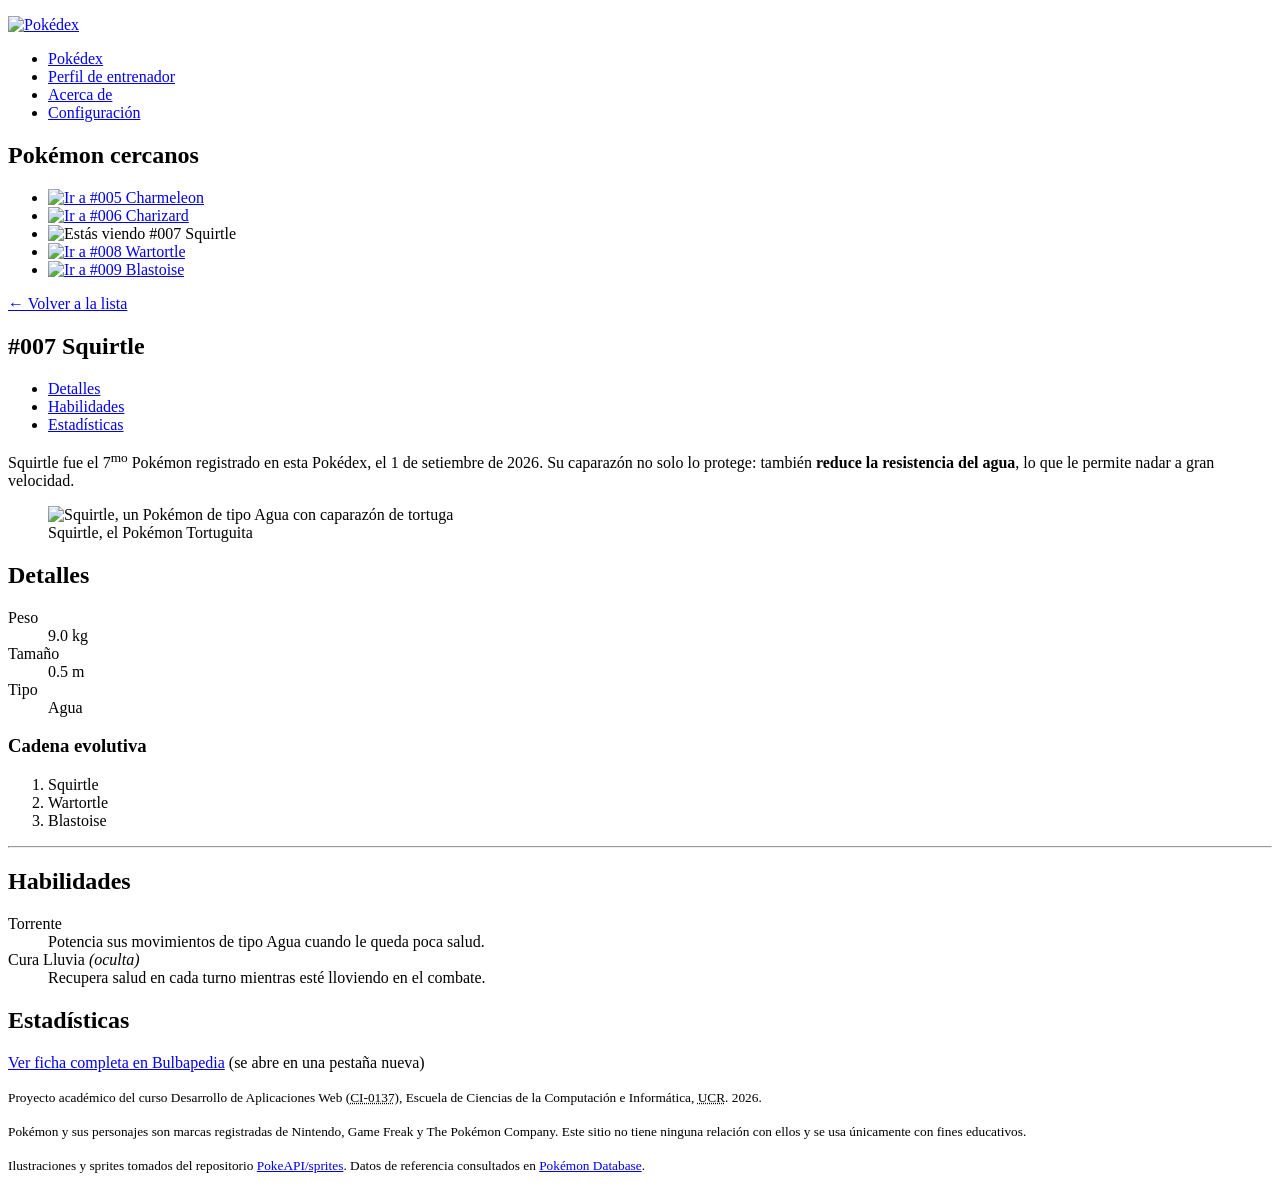
==== detalle-pokemon-squirtle.html @ 05eb09c8 "Merge remote-tracking branch 'upstream/main'" ====
<!DOCTYPE html>
<html lang="es">

  <head>
    <meta charset="UTF-8">
    <meta name="viewport" content="width=device-width, initial-scale=1">
    <title>Pokédex - Squirtle</title>

    <!-- Favicon en tres formatos: SVG y PNG se declaran aquí; el .ico vive en la raíz y el navegador lo pide solo, sin <link> -->
    <link rel="icon" type="image/svg+xml" href="assets/pokeball.svg">
    <link rel="icon" type="image/png" href="assets/pokeball.png">
  </head>

  <body>

    <header>
      <p>
        <a href="./">
          <img src="assets/logo-pokedex.svg" alt="Pokédex" width="180" height="48">
        </a>
      </p>

      <nav>
        <!-- Enlaces de navegación principal del sitio -->
        <ul>
          <li><a href="./" accesskey="p">Pokédex</a></li>
          <li><a href="perfil-entrenador.html">Perfil de entrenador</a></li>
          <li><a href="acerca-de.html">Acerca de</a></li>
          <li><a href="configuracion.html">Configuración</a></li>
        </ul>
      </nav>
    </header>

    <main>

      <!--
        Carrusel de Pokémon cercanos.
        En HTML es solamente una lista de enlaces: dos antes, el actual y dos después.
        El arco, los tamaños y el deslizamiento son CSS y JavaScript, más adelante.
      -->
      <nav id="carrusel">
        <h2>Pokémon cercanos</h2>

        <ul>
          <li>
            <a href="detalle-pokemon-charmeleon.html">
              <img src="assets/pokeball-inactiva.svg" alt="Ir a #005 Charmeleon" width="32" height="32">
            </a>
          </li>

          <li>
            <a href="detalle-pokemon-charizard.html">
              <img src="assets/pokeball-inactiva.svg" alt="Ir a #006 Charizard" width="32" height="32">
            </a>
          </li>

          <li>
            <img src="assets/pokeball.svg" alt="Estás viendo #007 Squirtle" width="40" height="40">
          </li>

          <li>
            <a href="detalle-pokemon-wartortle.html">
              <img src="assets/pokeball-inactiva.svg" alt="Ir a #008 Wartortle" width="32" height="32">
            </a>
          </li>

          <li>
            <a href="detalle-pokemon-blastoise.html">
              <img src="assets/pokeball-inactiva.svg" alt="Ir a #009 Blastoise" width="32" height="32">
            </a>
          </li>
        </ul>
      </nav>

      <p><a href="./">&larr; Volver a la lista</a></p>

      <article id="ficha-pokemon">
        <h1><span>#007</span> Squirtle</h1>

        <nav id="indice-ficha">
          <!-- Índice interno: enlaces ancla que saltan a las secciones de esta misma página -->
          <ul>
            <li><a href="#detalles">Detalles</a></li>
            <li><a href="#habilidades">Habilidades</a></li>
            <li><a href="#estadisticas">Estadísticas</a></li>
          </ul>
        </nav>

        <!-- Texto con elementos especiales: <sup> para el ordinal y <time> con la fecha en formato máquina (datetime) -->
        <p>Squirtle fue el 7<sup>mo</sup> Pokémon registrado en esta Pokédex, el
          <time datetime="2026-09-01">1 de setiembre de 2026</time>. Su caparazón no
          solo lo protege: también <strong>reduce la resistencia del agua</strong>,
          lo que le permite nadar a gran velocidad.
        </p>

        <!-- Figura: imagen con su leyenda asociada mediante <figcaption> -->
        <figure>
          <img src="assets/squirtle-grande.png" alt="Squirtle, un Pokémon de tipo Agua con caparazón de tortuga"
            width="300" height="300">
          <figcaption>Squirtle, el Pokémon Tortuguita</figcaption>
        </figure>

        <section id="detalles">
          <h2>Detalles</h2>

          <!-- Lista de descripción: pares término/definición -->
          <dl>
            <dt>Peso</dt>
            <dd>9.0 kg</dd>

            <dt>Tamaño</dt>
            <dd>0.5 m</dd>

            <dt>Tipo</dt>
            <dd>Agua</dd>
          </dl>

          <h3>Cadena evolutiva</h3>
          <!-- Lista ordenada: a diferencia de un <dl>, aquí la secuencia importa -->
          <ol>
            <li>Squirtle</li>
            <li>Wartortle</li>
            <li>Blastoise</li>
          </ol>
        </section>

        <hr>

        <section id="habilidades">
          <h2>Habilidades</h2>

          <!-- Lista de descripción; <em> remarca que la segunda habilidad es oculta -->
          <dl>
            <dt>Torrente</dt>
            <dd>Potencia sus movimientos de tipo Agua cuando le queda poca salud.</dd>

            <dt>Cura Lluvia <em>(oculta)</em></dt>
            <dd>Recupera salud en cada turno mientras esté lloviendo en el combate.</dd>
          </dl>
        </section>

        <section id="estadisticas">
          <h2>Estadísticas</h2>
          <!-- Aqui van las estadísticas -->
        </section>

        <!-- Enlace externo: target="_blank" abre en pestaña nueva y rel="noopener" evita que esa pestaña controle esta página -->
        <p><a href="https://bulbapedia.bulbagarden.net/wiki/Squirtle_(Pok%C3%A9mon)" target="_blank" rel="noopener">Ver
            ficha completa en Bulbapedia</a>
          (se abre en una pestaña nueva)</p>
      </article>
    </main>

    <footer>
      <!-- Elementos de texto con semántica especial: <abbr> marca una sigla junto a su expansión (title) y <time> da una fecha en formato legible por máquina (datetime) -->
      <p><small>Proyecto académico del curso Desarrollo de Aplicaciones Web
          (<abbr title="Curso de Informática 0137">CI-0137</abbr>),
          Escuela de Ciencias de la Computación e Informática,
          <abbr title="Universidad de Costa Rica">UCR</abbr>.
          <time datetime="2026">2026</time>.</small></p>

      <p><small>Pokémon y sus personajes son marcas registradas de Nintendo,
          Game Freak y The Pokémon Company. Este sitio no tiene ninguna relación con
          ellos y se usa únicamente con fines educativos.</small></p>

      <!-- Enlaces externos: target="_blank" abre en pestaña nueva y rel="noopener" evita que esa pestaña controle esta página -->
      <p><small>Ilustraciones y sprites tomados del repositorio
          <a href="https://github.com/PokeAPI/sprites" target="_blank" rel="noopener">PokeAPI/sprites</a>.
          Datos de referencia consultados en
          <a href="https://pokemondb.net/" target="_blank" rel="noopener">Pokémon Database</a>.</small></p>
    </footer>

  </body>

</html>
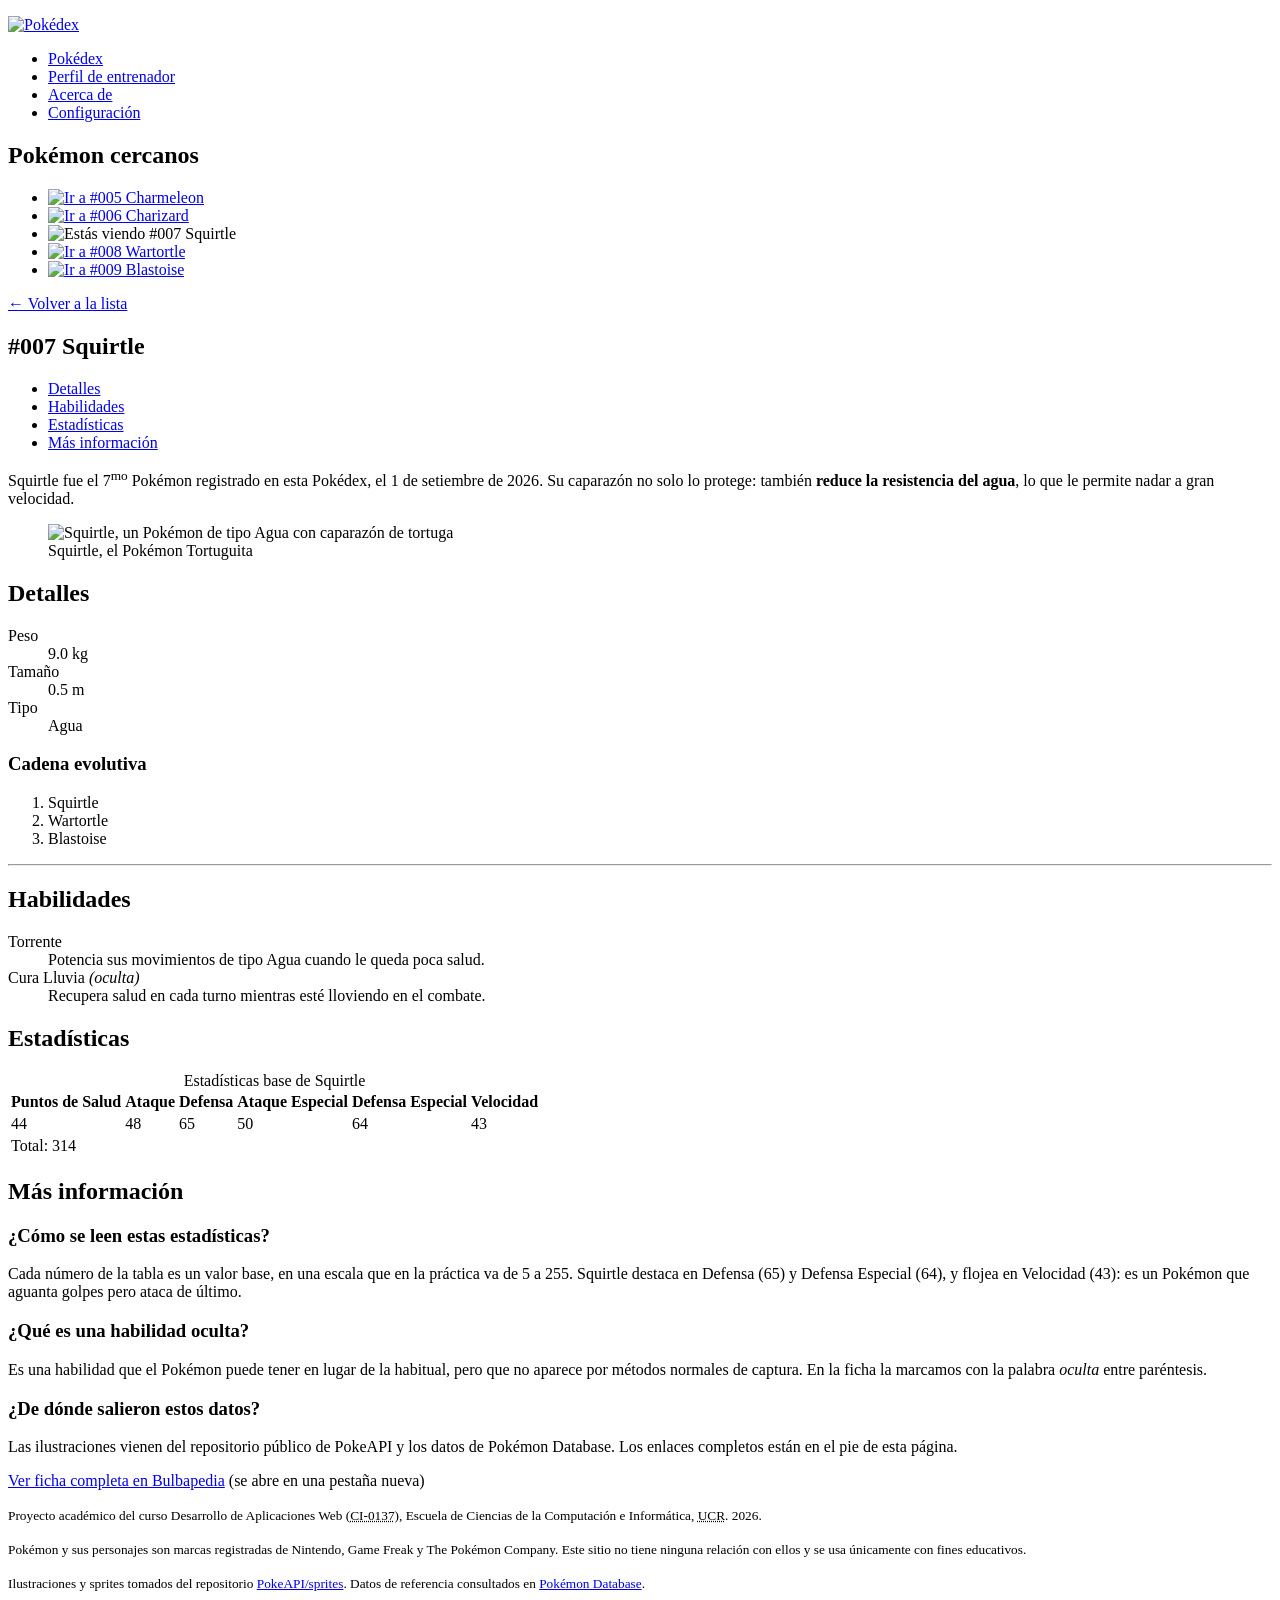
==== commit 7d27a182: "Merge remote-tracking branch 'upstream/main'" ====
--- a/detalle-pokemon-squirtle.html
+++ b/detalle-pokemon-squirtle.html
@@ -1,175 +1,217 @@
 <!DOCTYPE html>
 <html lang="es">
 
-  <head>
-    <meta charset="UTF-8">
-    <meta name="viewport" content="width=device-width, initial-scale=1">
-    <title>Pokédex - Squirtle</title>
-
-    <!-- Favicon en tres formatos: SVG y PNG se declaran aquí; el .ico vive en la raíz y el navegador lo pide solo, sin <link> -->
-    <link rel="icon" type="image/svg+xml" href="assets/pokeball.svg">
-    <link rel="icon" type="image/png" href="assets/pokeball.png">
-  </head>
-
-  <body>
-
-    <header>
-      <p>
-        <a href="./">
-          <img src="assets/logo-pokedex.svg" alt="Pokédex" width="180" height="48">
-        </a>
-      </p>
-
-      <nav>
-        <!-- Enlaces de navegación principal del sitio -->
+<head>
+  <meta charset="UTF-8">
+  <meta name="viewport" content="width=device-width, initial-scale=1">
+  <title>Pokédex - Squirtle</title>
+
+  <link rel="icon" type="image/svg+xml" href="assets/pokeball.svg">
+  <link rel="icon" type="image/png" href="assets/pokeball.png">
+  <!-- favicon.ico vive en la raiz: el navegador lo pide solo, sin <link> -->
+</head>
+
+<body>
+
+  <header>
+    <p>
+      <a class="logo" href="./">
+        <img src="assets/logo-pokedex.svg" alt="Pokédex" width="156" height="40">
+      </a>
+    </p>
+
+    <nav>
+      <ul>
+        <li><a href="./" accesskey="p">Pokédex</a></li>
+        <li><a href="perfil-entrenador.html">Perfil de entrenador</a></li>
+        <li><a href="acerca-de.html">Acerca de</a></li>
+        <li><a href="configuracion.html">Configuración</a></li>
+      </ul>
+    </nav>
+  </header>
+
+  <main>
+
+    <!--
+      Carrusel de Pokémon cercanos.
+      En HTML es solamente una lista de enlaces: dos antes, el actual y dos después.
+      El arco, los tamaños y el deslizamiento son CSS y JavaScript, más adelante.
+    -->
+    <nav id="carrusel">
+      <h2>Pokémon cercanos</h2>
+
+      <ul class="carrusel">
+        <li class="carrusel__item">
+          <a href="detalle-pokemon-charmeleon.html">
+            <img src="assets/pokeball-inactiva.svg" alt="Ir a #005 Charmeleon" width="32" height="32">
+          </a>
+        </li>
+
+        <li class="carrusel__item">
+          <a href="detalle-pokemon-charizard.html">
+            <img src="assets/pokeball-inactiva.svg" alt="Ir a #006 Charizard" width="32" height="32">
+          </a>
+        </li>
+
+        <li class="carrusel__item carrusel__item--activo">
+          <img src="assets/pokeball.svg" alt="Estás viendo #007 Squirtle" width="40" height="40">
+        </li>
+
+        <li class="carrusel__item">
+          <a href="detalle-pokemon-wartortle.html">
+            <img src="assets/pokeball-inactiva.svg" alt="Ir a #008 Wartortle" width="32" height="32">
+          </a>
+        </li>
+
+        <li class="carrusel__item">
+          <a href="detalle-pokemon-blastoise.html">
+            <img src="assets/pokeball-inactiva.svg" alt="Ir a #009 Blastoise" width="32" height="32">
+          </a>
+        </li>
+      </ul>
+    </nav>
+
+    <p><a href="./">&larr; Volver a la lista</a></p>
+
+    <article id="ficha-pokemon">
+      <h1><span>#007</span> Squirtle</h1>
+
+      <nav id="indice-ficha">
         <ul>
-          <li><a href="./" accesskey="p">Pokédex</a></li>
-          <li><a href="perfil-entrenador.html">Perfil de entrenador</a></li>
-          <li><a href="acerca-de.html">Acerca de</a></li>
-          <li><a href="configuracion.html">Configuración</a></li>
+          <li><a href="#detalles">Detalles</a></li>
+          <li><a href="#habilidades">Habilidades</a></li>
+          <li><a href="#estadisticas">Estadísticas</a></li>
+          <li><a href="#mas-informacion">Más información</a></li>
         </ul>
       </nav>
-    </header>
-
-    <main>
-
-      <!--
-        Carrusel de Pokémon cercanos.
-        En HTML es solamente una lista de enlaces: dos antes, el actual y dos después.
-        El arco, los tamaños y el deslizamiento son CSS y JavaScript, más adelante.
-      -->
-      <nav id="carrusel">
-        <h2>Pokémon cercanos</h2>
-
-        <ul>
-          <li>
-            <a href="detalle-pokemon-charmeleon.html">
-              <img src="assets/pokeball-inactiva.svg" alt="Ir a #005 Charmeleon" width="32" height="32">
-            </a>
-          </li>
-
-          <li>
-            <a href="detalle-pokemon-charizard.html">
-              <img src="assets/pokeball-inactiva.svg" alt="Ir a #006 Charizard" width="32" height="32">
-            </a>
-          </li>
-
-          <li>
-            <img src="assets/pokeball.svg" alt="Estás viendo #007 Squirtle" width="40" height="40">
-          </li>
-
-          <li>
-            <a href="detalle-pokemon-wartortle.html">
-              <img src="assets/pokeball-inactiva.svg" alt="Ir a #008 Wartortle" width="32" height="32">
-            </a>
-          </li>
-
-          <li>
-            <a href="detalle-pokemon-blastoise.html">
-              <img src="assets/pokeball-inactiva.svg" alt="Ir a #009 Blastoise" width="32" height="32">
-            </a>
-          </li>
-        </ul>
-      </nav>
-
-      <p><a href="./">&larr; Volver a la lista</a></p>
-
-      <article id="ficha-pokemon">
-        <h1><span>#007</span> Squirtle</h1>
-
-        <nav id="indice-ficha">
-          <!-- Índice interno: enlaces ancla que saltan a las secciones de esta misma página -->
-          <ul>
-            <li><a href="#detalles">Detalles</a></li>
-            <li><a href="#habilidades">Habilidades</a></li>
-            <li><a href="#estadisticas">Estadísticas</a></li>
-          </ul>
-        </nav>
-
-        <!-- Texto con elementos especiales: <sup> para el ordinal y <time> con la fecha en formato máquina (datetime) -->
-        <p>Squirtle fue el 7<sup>mo</sup> Pokémon registrado en esta Pokédex, el
-          <time datetime="2026-09-01">1 de setiembre de 2026</time>. Su caparazón no
-          solo lo protege: también <strong>reduce la resistencia del agua</strong>,
-          lo que le permite nadar a gran velocidad.
-        </p>
-
-        <!-- Figura: imagen con su leyenda asociada mediante <figcaption> -->
-        <figure>
-          <img src="assets/squirtle-grande.png" alt="Squirtle, un Pokémon de tipo Agua con caparazón de tortuga"
-            width="300" height="300">
-          <figcaption>Squirtle, el Pokémon Tortuguita</figcaption>
-        </figure>
-
-        <section id="detalles">
-          <h2>Detalles</h2>
-
-          <!-- Lista de descripción: pares término/definición -->
-          <dl>
-            <dt>Peso</dt>
-            <dd>9.0 kg</dd>
-
-            <dt>Tamaño</dt>
-            <dd>0.5 m</dd>
-
-            <dt>Tipo</dt>
-            <dd>Agua</dd>
-          </dl>
-
-          <h3>Cadena evolutiva</h3>
-          <!-- Lista ordenada: a diferencia de un <dl>, aquí la secuencia importa -->
-          <ol>
-            <li>Squirtle</li>
-            <li>Wartortle</li>
-            <li>Blastoise</li>
-          </ol>
-        </section>
-
-        <hr>
-
-        <section id="habilidades">
-          <h2>Habilidades</h2>
-
-          <!-- Lista de descripción; <em> remarca que la segunda habilidad es oculta -->
-          <dl>
-            <dt>Torrente</dt>
-            <dd>Potencia sus movimientos de tipo Agua cuando le queda poca salud.</dd>
-
-            <dt>Cura Lluvia <em>(oculta)</em></dt>
-            <dd>Recupera salud en cada turno mientras esté lloviendo en el combate.</dd>
-          </dl>
-        </section>
-
-        <section id="estadisticas">
-          <h2>Estadísticas</h2>
-          <!-- Aqui van las estadísticas -->
-        </section>
-
-        <!-- Enlace externo: target="_blank" abre en pestaña nueva y rel="noopener" evita que esa pestaña controle esta página -->
-        <p><a href="https://bulbapedia.bulbagarden.net/wiki/Squirtle_(Pok%C3%A9mon)" target="_blank" rel="noopener">Ver
-            ficha completa en Bulbapedia</a>
-          (se abre en una pestaña nueva)</p>
-      </article>
-    </main>
-
-    <footer>
-      <!-- Elementos de texto con semántica especial: <abbr> marca una sigla junto a su expansión (title) y <time> da una fecha en formato legible por máquina (datetime) -->
-      <p><small>Proyecto académico del curso Desarrollo de Aplicaciones Web
-          (<abbr title="Curso de Informática 0137">CI-0137</abbr>),
-          Escuela de Ciencias de la Computación e Informática,
-          <abbr title="Universidad de Costa Rica">UCR</abbr>.
-          <time datetime="2026">2026</time>.</small></p>
-
-      <p><small>Pokémon y sus personajes son marcas registradas de Nintendo,
-          Game Freak y The Pokémon Company. Este sitio no tiene ninguna relación con
-          ellos y se usa únicamente con fines educativos.</small></p>
-
-      <!-- Enlaces externos: target="_blank" abre en pestaña nueva y rel="noopener" evita que esa pestaña controle esta página -->
-      <p><small>Ilustraciones y sprites tomados del repositorio
-          <a href="https://github.com/PokeAPI/sprites" target="_blank" rel="noopener">PokeAPI/sprites</a>.
-          Datos de referencia consultados en
-          <a href="https://pokemondb.net/" target="_blank" rel="noopener">Pokémon Database</a>.</small></p>
-    </footer>
-
-  </body>
+
+      <p>Squirtle fue el 7<sup>mo</sup> Pokémon registrado en esta Pokédex, el
+        <time datetime="2026-09-01">1 de setiembre de 2026</time>. Su caparazón no
+        solo lo protege: también <strong>reduce la resistencia del agua</strong>,
+        lo que le permite nadar a gran velocidad.
+      </p>
+
+      <figure>
+        <img src="assets/squirtle-grande.png" alt="Squirtle, un Pokémon de tipo Agua con caparazón de tortuga"
+          width="300" height="300">
+        <figcaption>Squirtle, el Pokémon Tortuguita</figcaption>
+      </figure>
+
+      <section id="detalles">
+        <h2>Detalles</h2>
+
+        <dl>
+          <dt>Peso</dt>
+          <dd>9.0 kg</dd>
+
+          <dt>Tamaño</dt>
+          <dd>0.5 m</dd>
+
+          <dt>Tipo</dt>
+          <dd>Agua</dd>
+        </dl>
+
+        <h3>Cadena evolutiva</h3>
+        <ol>
+          <li>Squirtle</li>
+          <li>Wartortle</li>
+          <li>Blastoise</li>
+        </ol>
+      </section>
+
+      <hr>
+
+      <section id="habilidades">
+        <h2>Habilidades</h2>
+
+        <dl>
+          <dt>Torrente</dt>
+          <dd>Potencia sus movimientos de tipo Agua cuando le queda poca salud.</dd>
+
+          <dt>Cura Lluvia <em>(oculta)</em></dt>
+          <dd>Recupera salud en cada turno mientras esté lloviendo en el combate.</dd>
+        </dl>
+      </section>
+
+      <section id="estadisticas">
+        <h2>Estadísticas</h2>
+
+        <table class="stats-table">
+          <caption>Estadísticas base de Squirtle</caption>
+
+          <thead>
+            <tr>
+              <th abbr="PS">Puntos de Salud</th>
+              <th abbr="ATQ">Ataque</th>
+              <th abbr="DEF">Defensa</th>
+              <th abbr="AT. ESP.">Ataque Especial</th>
+              <th abbr="DEF. ESP.">Defensa Especial</th>
+              <th abbr="VEL">Velocidad</th>
+            </tr>
+          </thead>
+
+          <tbody>
+            <tr>
+              <td>44</td>
+              <td>48</td>
+              <td>65</td>
+              <td>50</td>
+              <td>64</td>
+              <td>43</td>
+            </tr>
+          </tbody>
+
+          <tfoot>
+            <tr class="stats-table__total">
+              <td colspan="6">Total: 314</td>
+            </tr>
+          </tfoot>
+        </table>
+      </section>
+
+      <section id="mas-informacion">
+        <h2>Más información</h2>
+
+        <h3>¿Cómo se leen estas estadísticas?</h3>
+        <p>Cada número de la tabla es un valor base, en una escala que en la
+          práctica va de 5 a 255. Squirtle destaca en Defensa (65) y Defensa
+          Especial (64), y flojea en Velocidad (43): es un Pokémon que aguanta
+          golpes pero ataca de último.</p>
+
+        <h3>¿Qué es una habilidad oculta?</h3>
+        <p>Es una habilidad que el Pokémon puede tener en lugar de la habitual,
+          pero que no aparece por métodos normales de captura. En la ficha la
+          marcamos con la palabra <em>oculta</em> entre paréntesis.</p>
+
+        <h3>¿De dónde salieron estos datos?</h3>
+        <p>Las ilustraciones vienen del repositorio público de PokeAPI y los
+          datos de Pokémon Database. Los enlaces completos están en el pie de
+          esta página.</p>
+      </section>
+
+      <p><a href="https://bulbapedia.bulbagarden.net/wiki/Squirtle_(Pok%C3%A9mon)" target="_blank" rel="noopener">Ver
+          ficha completa en Bulbapedia</a>
+        (se abre en una pestaña nueva)</p>
+    </article>
+  </main>
+
+  <footer>
+    <p><small>Proyecto académico del curso Desarrollo de Aplicaciones Web
+        (<abbr title="Curso de Informática 0137">CI-0137</abbr>),
+        Escuela de Ciencias de la Computación e Informática,
+        <abbr title="Universidad de Costa Rica">UCR</abbr>.
+        <time datetime="2026">2026</time>.</small></p>
+
+    <p><small>Pokémon y sus personajes son marcas registradas de Nintendo,
+        Game Freak y The Pokémon Company. Este sitio no tiene ninguna relación con
+        ellos y se usa únicamente con fines educativos.</small></p>
+
+    <p><small>Ilustraciones y sprites tomados del repositorio
+        <a href="https://github.com/PokeAPI/sprites" target="_blank" rel="noopener">PokeAPI/sprites</a>.
+        Datos de referencia consultados en
+        <a href="https://pokemondb.net/" target="_blank" rel="noopener">Pokémon Database</a>.</small></p>
+  </footer>
+
+</body>
 
 </html>
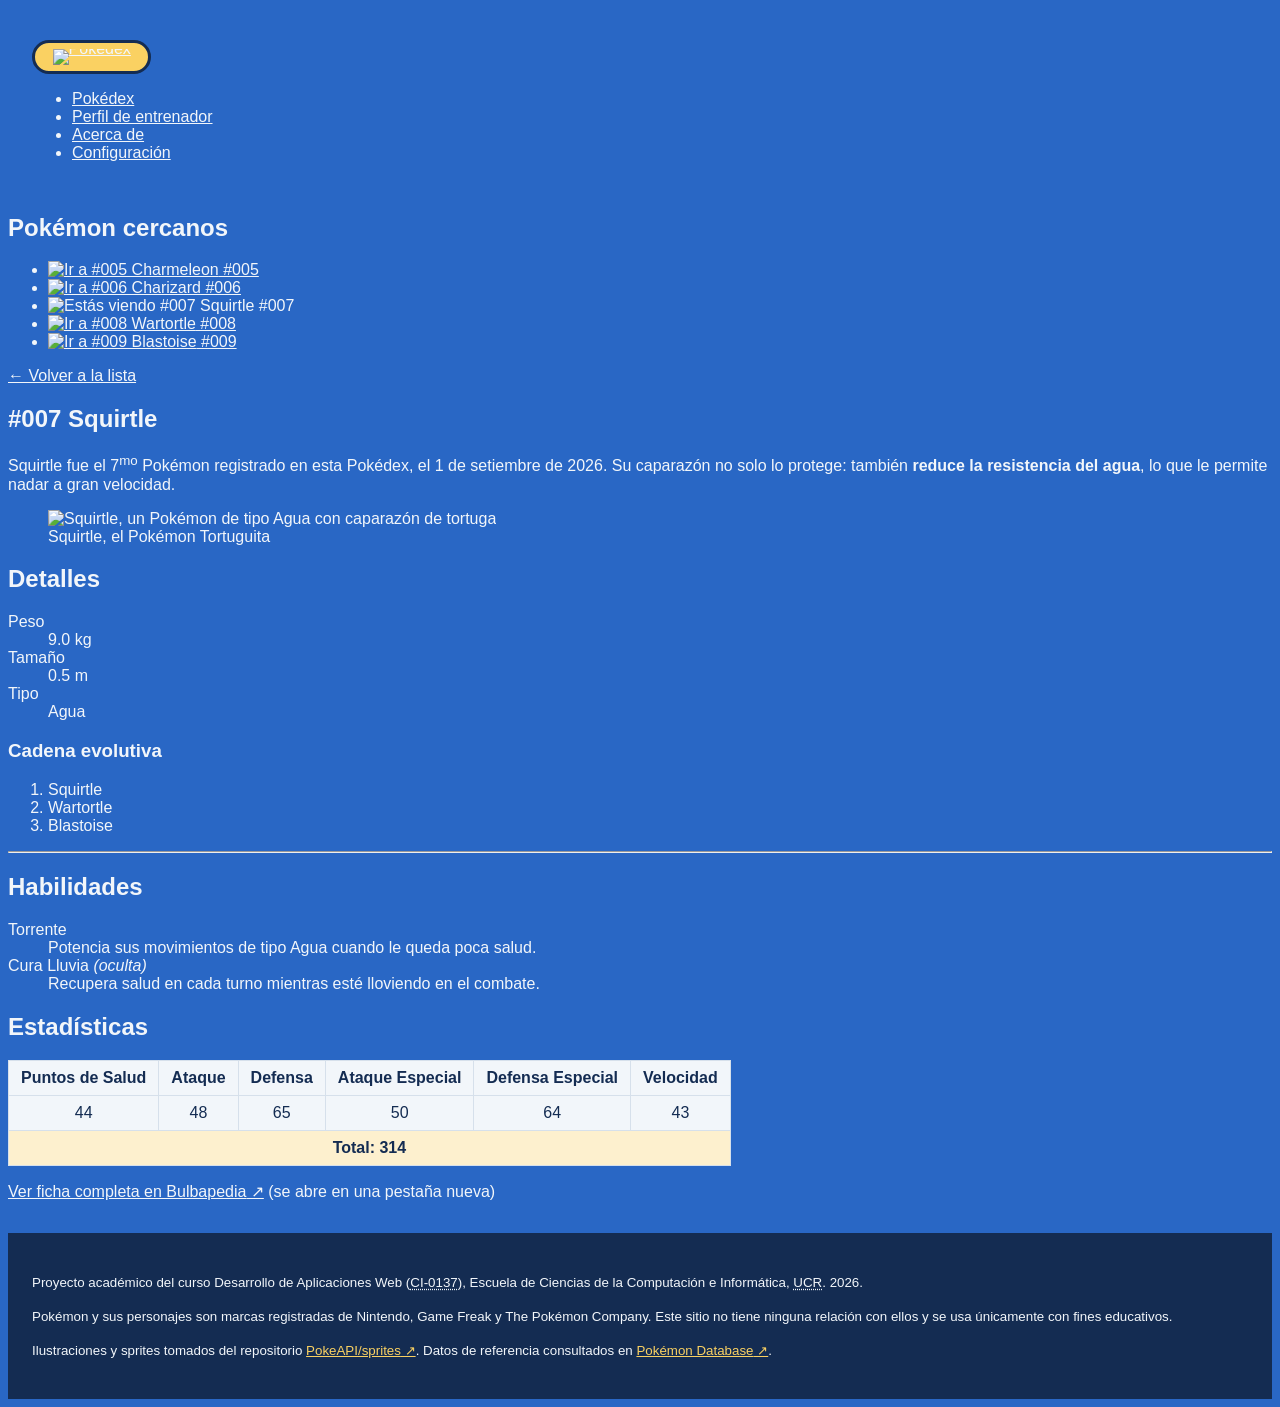
==== commit b56256eb: "Merge remote-tracking branch 'upstream/main'" ====
--- a/detalle-pokemon-squirtle.html
+++ b/detalle-pokemon-squirtle.html
@@ -9,6 +9,11 @@
   <link rel="icon" type="image/svg+xml" href="assets/pokeball.svg">
   <link rel="icon" type="image/png" href="assets/pokeball.png">
   <!-- favicon.ico vive en la raiz: el navegador lo pide solo, sin <link> -->
+
+  <!-- Hoja de estilos del sitio. Mismo elemento <link> que el favicon;
+       lo que cambia es rel, que dice qué relación tiene el archivo con el documento. -->
+  <link rel="stylesheet" href="styles.css">
+  <link rel="stylesheet" href="tokens.css">
 </head>
 
 <body>
@@ -44,28 +49,33 @@
         <li class="carrusel__item">
           <a href="detalle-pokemon-charmeleon.html">
             <img src="assets/pokeball-inactiva.svg" alt="Ir a #005 Charmeleon" width="32" height="32">
+            #005
           </a>
         </li>
 
         <li class="carrusel__item">
           <a href="detalle-pokemon-charizard.html">
             <img src="assets/pokeball-inactiva.svg" alt="Ir a #006 Charizard" width="32" height="32">
+            #006
           </a>
         </li>
 
         <li class="carrusel__item carrusel__item--activo">
           <img src="assets/pokeball.svg" alt="Estás viendo #007 Squirtle" width="40" height="40">
+          #007
         </li>
 
         <li class="carrusel__item">
           <a href="detalle-pokemon-wartortle.html">
             <img src="assets/pokeball-inactiva.svg" alt="Ir a #008 Wartortle" width="32" height="32">
+            #008
           </a>
         </li>
 
         <li class="carrusel__item">
           <a href="detalle-pokemon-blastoise.html">
             <img src="assets/pokeball-inactiva.svg" alt="Ir a #009 Blastoise" width="32" height="32">
+            #009
           </a>
         </li>
       </ul>
@@ -75,15 +85,6 @@
 
     <article id="ficha-pokemon">
       <h1><span>#007</span> Squirtle</h1>
-
-      <nav id="indice-ficha">
-        <ul>
-          <li><a href="#detalles">Detalles</a></li>
-          <li><a href="#habilidades">Habilidades</a></li>
-          <li><a href="#estadisticas">Estadísticas</a></li>
-          <li><a href="#mas-informacion">Más información</a></li>
-        </ul>
-      </nav>
 
       <p>Squirtle fue el 7<sup>mo</sup> Pokémon registrado en esta Pokédex, el
         <time datetime="2026-09-01">1 de setiembre de 2026</time>. Su caparazón no
@@ -137,8 +138,6 @@
         <h2>Estadísticas</h2>
 
         <table class="stats-table">
-          <caption>Estadísticas base de Squirtle</caption>
-
           <thead>
             <tr>
               <th abbr="PS">Puntos de Salud</th>
@@ -169,26 +168,6 @@
         </table>
       </section>
 
-      <section id="mas-informacion">
-        <h2>Más información</h2>
-
-        <h3>¿Cómo se leen estas estadísticas?</h3>
-        <p>Cada número de la tabla es un valor base, en una escala que en la
-          práctica va de 5 a 255. Squirtle destaca en Defensa (65) y Defensa
-          Especial (64), y flojea en Velocidad (43): es un Pokémon que aguanta
-          golpes pero ataca de último.</p>
-
-        <h3>¿Qué es una habilidad oculta?</h3>
-        <p>Es una habilidad que el Pokémon puede tener en lugar de la habitual,
-          pero que no aparece por métodos normales de captura. En la ficha la
-          marcamos con la palabra <em>oculta</em> entre paréntesis.</p>
-
-        <h3>¿De dónde salieron estos datos?</h3>
-        <p>Las ilustraciones vienen del repositorio público de PokeAPI y los
-          datos de Pokémon Database. Los enlaces completos están en el pie de
-          esta página.</p>
-      </section>
-
       <p><a href="https://bulbapedia.bulbagarden.net/wiki/Squirtle_(Pok%C3%A9mon)" target="_blank" rel="noopener">Ver
           ficha completa en Bulbapedia</a>
         (se abre en una pestaña nueva)</p>
--- a/styles.css
+++ b/styles.css
@@ -0,0 +1,211 @@
+/* ==========================================================================
+   Pokédex — CI-0137
+   Hoja de estilos del sitio
+
+   Los colores y las medidas salen de tokens.css, que se enlaza antes que
+   este archivo.
+   ========================================================================== */
+
+
+/* --------------------------------------------------------------------------
+   1. Base
+   -------------------------------------------------------------------------- */
+
+/* El asterisco son todos los elementos; los dos pseudo-elementos se agregan
+   aparte porque el asterisco no los alcanza.
+
+   border-box hace que width incluya el relleno y el borde, en vez de medir
+   solo el contenido. Sin esto, una caja de width: 300px con padding: 20px y
+   border: 2px mide 344 en pantalla. */
+*,
+*::before,
+*::after {
+  box-sizing: border-box;
+}
+
+/* Estas tres propiedades se heredan: declaradas una vez en body bajan solas
+   a toda la página. Regla para acordarse: lo que tiene que ver con el texto
+   se hereda; lo que tiene que ver con la caja no. */
+body {
+  font-family: Verdana, Geneva, sans-serif;
+  background: var(--azul);
+  color: var(--blanco);
+}
+
+/* Los enlaces no toman el color de body: un valor heredado pierde contra
+   cualquier regla que apunte directamente al elemento, y la hoja del
+   navegador tiene una para "a". Hay que decírselo aparte. */
+a {
+  color: var(--blanco);
+}
+
+
+/* --------------------------------------------------------------------------
+   2. Logo
+   -------------------------------------------------------------------------- */
+
+/* La pastilla amarilla no está dentro de la imagen: la dibuja el CSS acá.
+
+   display: inline-block es necesario porque un enlace es un elemento de
+   línea, y a esos el relleno vertical no les agranda la caja: el amarillo se
+   derramaría sobre las líneas de arriba y abajo. inline-block se comporta
+   como caja sin dejar de acomodarse en la línea.
+
+   line-height: 0 saca el hueco que deja la línea base del texto debajo de la
+   imagen. Sin eso la pastilla se ve descentrada. */
+.logo {
+  display: inline-block;
+  background: var(--amarillo);
+  border: var(--borde) solid var(--navy);
+  border-radius: var(--radio-pastilla);
+  padding: 0.35rem 1.1rem;
+  line-height: 0;
+}
+
+
+/* --------------------------------------------------------------------------
+   3. Lista de Pokémon
+   -------------------------------------------------------------------------- */
+
+/* La viñeta y la sangría son dos cosas distintas que pone el navegador.
+   Quitar una no quita la otra. */
+.pokemon-list {
+  list-style: none;
+  padding-left: 0;
+}
+
+/* Las cuatro capas de la caja, en orden de adentro hacia afuera: contenido,
+   relleno, borde y margen.
+
+   El relleno está adentro y se pinta con el fondo; el margen está afuera y
+   siempre es transparente. Por eso el relleno separa el texto del borde, y el
+   margen separa una tarjeta de la siguiente.
+
+   Ojo: entre dos tarjetas no hay 2rem de separación sino 1rem. Los márgenes
+   verticales adyacentes no se suman, se fusionan y gana el mayor. A eso se le
+   llama colapso de márgenes, y es a propósito. */
+.pokemon-card {
+  background: var(--blanco);
+  color: var(--navy);
+  border: var(--borde) solid var(--amarillo-borde);
+  border-radius: var(--radio);
+  padding: 1rem;
+  margin-bottom: 1rem;
+}
+
+/* El color se hereda dentro de la tarjeta, pero el enlace no lo toma */
+.pokemon-card a {
+  color: var(--navy);
+}
+
+.pokemon-card__number {
+  color: #60646A;
+  font-size: 0.85rem;
+}
+
+.pokemon-card__name {
+  font-weight: bold;
+}
+
+/* La paginación ya lleva el número en el texto del enlace: el marcador del
+   <ol> lo estaba repitiendo. */
+.paginacion {
+  list-style: none;
+  padding-left: 0;
+}
+
+
+/* --------------------------------------------------------------------------
+   4. Tabla de estadísticas
+   -------------------------------------------------------------------------- */
+
+/* Por defecto cada celda tiene su propio borde y hay separación entre ellas,
+   así que donde dos celdas se tocan aparecen dos líneas. collapse las fusiona
+   en una sola. */
+.stats-table {
+  border-collapse: collapse;
+  background: var(--blanco);
+  color: var(--navy);
+}
+
+/* La coma es una lista de selectores: aplicá esto a los dos. */
+.stats-table th,
+.stats-table td {
+  border: 1px solid var(--pista);
+  padding: 0.5rem 0.75rem;
+  text-align: center;
+}
+
+.stats-table__total {
+  font-weight: bold;
+  background: var(--crema);
+}
+
+
+/* --------------------------------------------------------------------------
+   5. Encabezado y pie
+   -------------------------------------------------------------------------- */
+
+/* Sin clase: header y footer ya se identifican por su propia etiqueta. Esa es
+  la ventaja de haber usado HTML semántico en vez de div para todo. */
+header {
+  padding: 1rem 1.5rem;
+}
+
+/* Acá se ve la diferencia entre relleno y margen, porque hay fondo: el navy
+   llega hasta donde termina el relleno y se corta ahí; el margen queda
+   afuera, transparente. */
+footer {
+  background: var(--navy);
+  color: var(--blanco);
+  padding: 1.5rem;
+  margin-top: 2rem;
+}
+
+/* El pie tiene fondo oscuro y adentro hay enlaces: necesitan su propio color.
+   Cada vez que le cambies el fondo a una caja, revisá el texto de adentro. */
+footer a {
+  color: var(--amarillo);
+}
+
+
+/* --------------------------------------------------------------------------
+   6. Estados
+   -------------------------------------------------------------------------- */
+
+/* Una pseudo-clase selecciona un elemento que ya existe cuando está en cierto
+   estado, y lleva UN dos puntos. Un pseudo-elemento crea una caja nueva que
+   no está en el HTML, y lleva DOS.
+
+   :hover es el mouse encima. :focus-within es el foco del teclado en algo de
+   adentro, y hace falta porque quien navega con teclado no tiene puntero: sin
+   esta regla, esa persona nunca sabe dónde está parada. */
+.pokemon-card:hover,
+.pokemon-card:focus-within {
+  border-color: var(--navy);
+  background: var(--crema);
+}
+
+.pokemon-card a:hover {
+  text-decoration: underline;
+}
+
+/* El anillo de foco nunca se quita sin poner algo en su lugar: es lo único
+   que le indica a una persona con teclado dónde está. */
+a:focus-visible {
+  outline: 3px solid var(--amarillo);
+  outline-offset: 2px;
+}
+
+/* Un pseudo-elemento: esta flecha no está en el HTML, la inventó el CSS.
+   content es obligatorio; sin él no se dibuja nada, aunque le pongas color.
+
+   Sirve para decoración, nunca para información que haga falta entender: los
+   lectores de pantalla a veces leen el content y a veces no, según el
+   navegador. Acá la flecha solo refuerza algo que el texto ya dice.
+
+   El selector entre corchetes busca por atributo: los enlaces que abren en
+   pestaña nueva. */
+a[target="_blank"]::after {
+  content: " ↗";
+}
--- a/tokens.css
+++ b/tokens.css
@@ -0,0 +1,41 @@
+/* ==========================================================================
+   Pokédex — Paleta y medidas
+
+   Las variables se declaran una sola vez acá y se usan con var() en todo el
+   sitio. Cambiar un color del sitio entero = cambiar una línea de este
+   archivo.
+
+   Van en :root, que apunta al elemento <html>, porque las variables SE
+   HEREDAN: declaradas ahí quedan disponibles en toda la página.
+   Los nombres tienen que empezar con dos guiones.
+
+   Este archivo se enlaza ANTES que styles.css, porque styles.css lo necesita.
+   ========================================================================== */
+
+:root {
+
+  /* --- Colores del aparato --- */
+  --azul:           #2967C5;   /* fondo de la pantalla */
+  --navy:           #142C52;   /* barra inferior y texto sobre amarillo */
+  --amarillo:       #FAD162;   /* pastillas y encabezados */
+  --amarillo-borde: #F0B639;   /* borde de las tarjetas */
+  --crema:          #FDF0CE;   /* fondos suaves */
+  --blanco:         #F2F6FA;   /* fondo de tarjetas y texto sobre azul */
+  --rojo:           #DC2D1A;   /* botones de acción */
+  --pista:          #D6E0EB;   /* líneas y bordes tenues */
+
+  /* --- Medidas que se repiten --- */
+  --radio:          10px;      /* esquinas de tarjetas y paneles */
+  --radio-pastilla: 999px;     /* un radio absurdo siempre da la pastilla
+                                  perfecta, sin importar la altura */
+  --borde:          3px;       /* grosor del borde de las tarjetas */
+}
+
+/* Contraste verificado (el mínimo para texto normal es 4.5:1):
+     navy sobre crema ....... 12.3:1      blanco sobre azul ..... 5.5:1
+     navy sobre blanco ...... 12.8:1      blanco sobre rojo ..... 4.7:1
+     navy sobre amarillo ..... 9.5:1
+
+   El amarillo sobre azul da 3.7:1: sirve para bordes y texto grande, pero no
+   para texto normal. Por eso el amarillo se usa como fondo con texto navy
+   encima, nunca como color de letra sobre el azul. */
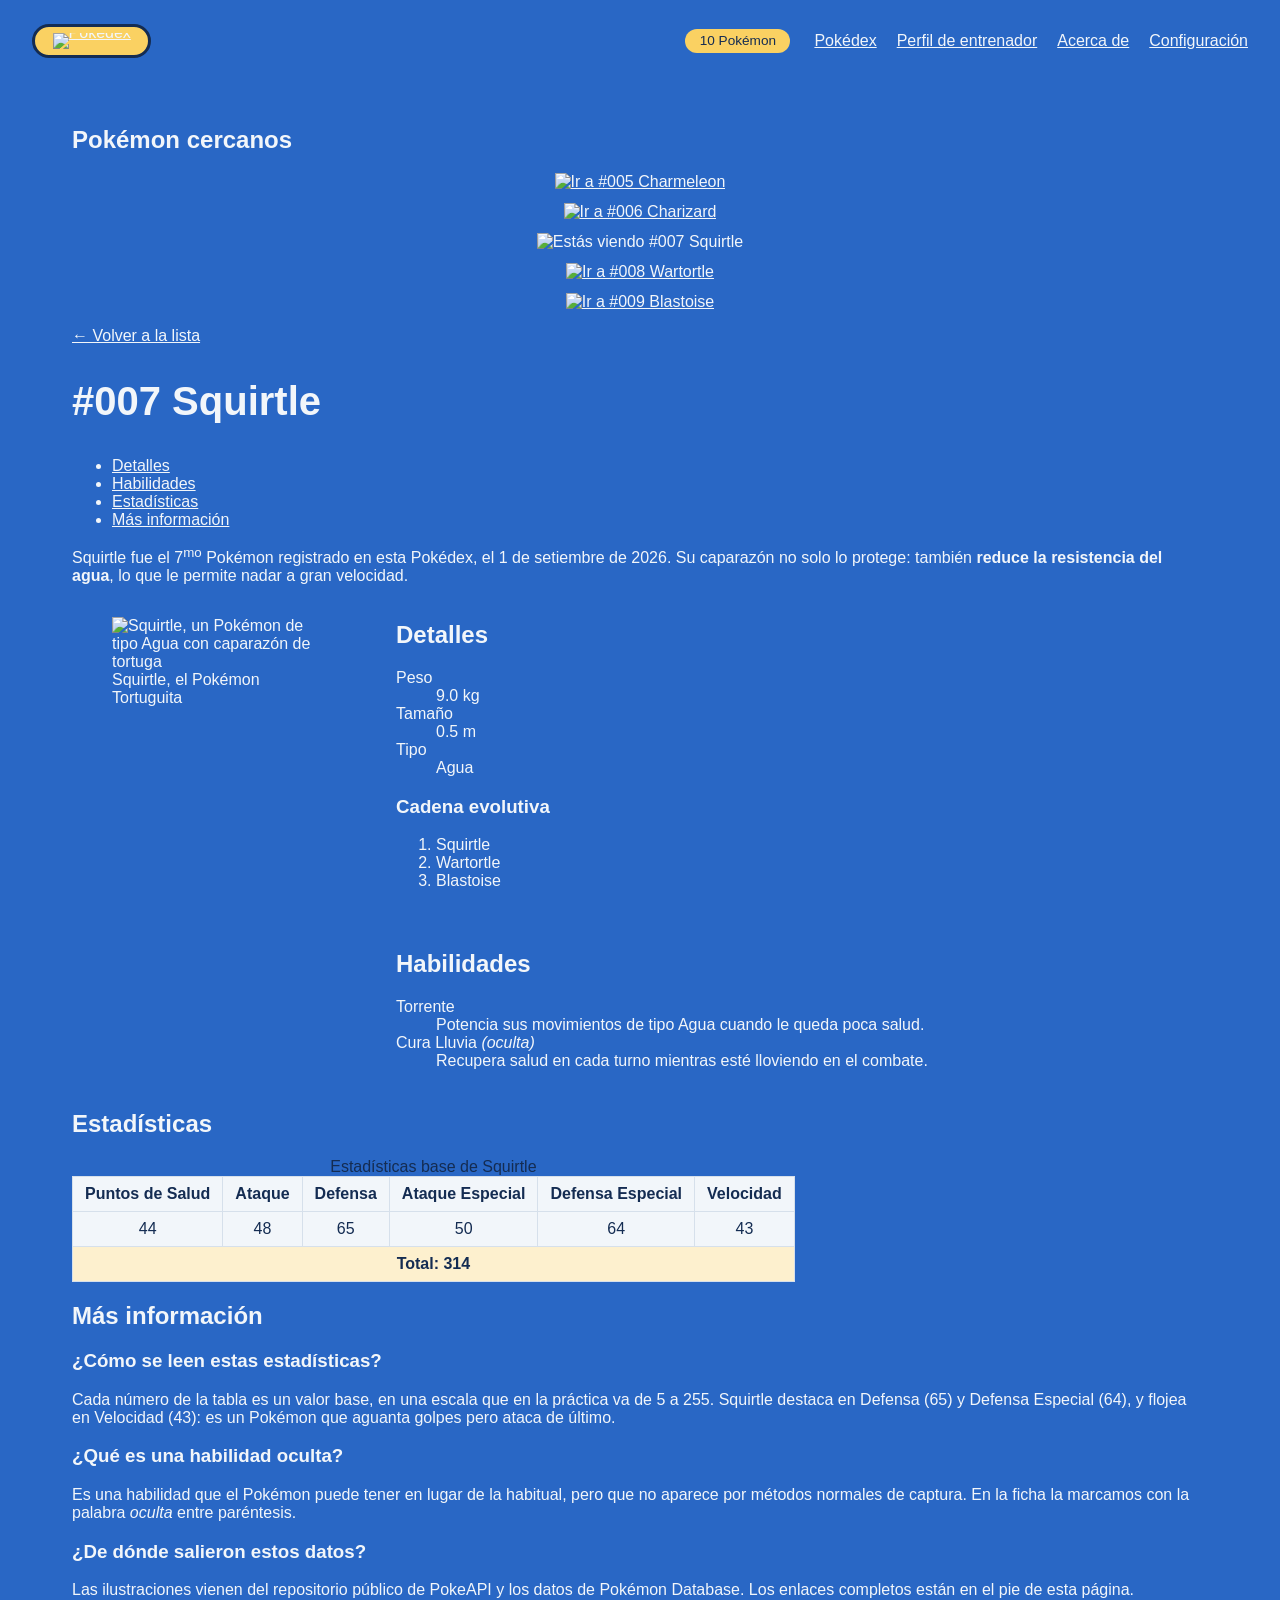
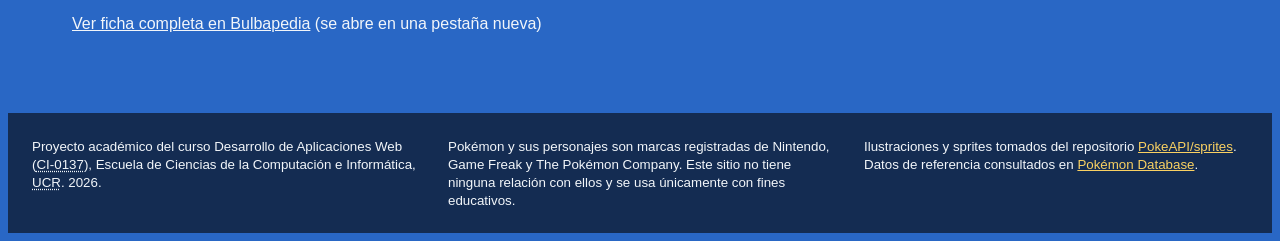
==== commit 619527d0: "new changes in styles" ====
--- a/detalle-pokemon-squirtle.html
+++ b/detalle-pokemon-squirtle.html
@@ -1,196 +1,237 @@
 <!DOCTYPE html>
 <html lang="es">
 
-<head>
-  <meta charset="UTF-8">
-  <meta name="viewport" content="width=device-width, initial-scale=1">
-  <title>Pokédex - Squirtle</title>
-
-  <link rel="icon" type="image/svg+xml" href="assets/pokeball.svg">
-  <link rel="icon" type="image/png" href="assets/pokeball.png">
-  <!-- favicon.ico vive en la raiz: el navegador lo pide solo, sin <link> -->
-
-  <!-- Hoja de estilos del sitio. Mismo elemento <link> que el favicon;
-       lo que cambia es rel, que dice qué relación tiene el archivo con el documento. -->
-  <link rel="stylesheet" href="styles.css">
-  <link rel="stylesheet" href="tokens.css">
-</head>
-
-<body>
-
-  <header>
-    <p>
-      <a class="logo" href="./">
-        <img src="assets/logo-pokedex.svg" alt="Pokédex" width="156" height="40">
-      </a>
-    </p>
-
-    <nav>
-      <ul>
-        <li><a href="./" accesskey="p">Pokédex</a></li>
-        <li><a href="perfil-entrenador.html">Perfil de entrenador</a></li>
-        <li><a href="acerca-de.html">Acerca de</a></li>
-        <li><a href="configuracion.html">Configuración</a></li>
-      </ul>
-    </nav>
-  </header>
-
-  <main>
-
-    <!--
-      Carrusel de Pokémon cercanos.
-      En HTML es solamente una lista de enlaces: dos antes, el actual y dos después.
-      El arco, los tamaños y el deslizamiento son CSS y JavaScript, más adelante.
-    -->
-    <nav id="carrusel">
-      <h2>Pokémon cercanos</h2>
-
-      <ul class="carrusel">
-        <li class="carrusel__item">
-          <a href="detalle-pokemon-charmeleon.html">
-            <img src="assets/pokeball-inactiva.svg" alt="Ir a #005 Charmeleon" width="32" height="32">
-            #005
-          </a>
-        </li>
-
-        <li class="carrusel__item">
-          <a href="detalle-pokemon-charizard.html">
-            <img src="assets/pokeball-inactiva.svg" alt="Ir a #006 Charizard" width="32" height="32">
-            #006
-          </a>
-        </li>
-
-        <li class="carrusel__item carrusel__item--activo">
-          <img src="assets/pokeball.svg" alt="Estás viendo #007 Squirtle" width="40" height="40">
-          #007
-        </li>
-
-        <li class="carrusel__item">
-          <a href="detalle-pokemon-wartortle.html">
-            <img src="assets/pokeball-inactiva.svg" alt="Ir a #008 Wartortle" width="32" height="32">
-            #008
-          </a>
-        </li>
-
-        <li class="carrusel__item">
-          <a href="detalle-pokemon-blastoise.html">
-            <img src="assets/pokeball-inactiva.svg" alt="Ir a #009 Blastoise" width="32" height="32">
-            #009
-          </a>
-        </li>
-      </ul>
-    </nav>
-
-    <p><a href="./">&larr; Volver a la lista</a></p>
-
-    <article id="ficha-pokemon">
-      <h1><span>#007</span> Squirtle</h1>
-
-      <p>Squirtle fue el 7<sup>mo</sup> Pokémon registrado en esta Pokédex, el
-        <time datetime="2026-09-01">1 de setiembre de 2026</time>. Su caparazón no
-        solo lo protege: también <strong>reduce la resistencia del agua</strong>,
-        lo que le permite nadar a gran velocidad.
+  <head>
+    <meta charset="UTF-8">
+    <meta name="viewport" content="width=device-width, initial-scale=1">
+    <title>Pokédex - Squirtle</title>
+
+    <link rel="icon" type="image/svg+xml" href="assets/pokeball.svg">
+    <link rel="icon" type="image/png" href="assets/pokeball.png">
+    <!-- favicon.ico vive en la raiz: el navegador lo pide solo, sin <link> -->
+
+    <!-- Hoja de estilos del sitio. Mismo elemento <link> que el favicon;
+        lo que cambia es rel, que dice qué relación tiene el archivo con el documento. -->
+    <link rel="stylesheet" href="tokens.css">
+    <link rel="stylesheet" href="styles.css">
+  </head>
+
+  <body>
+
+    <header>
+      <p>
+        <a class="logo" href="./">
+          <img src="assets/logo-pokedex.svg" alt="Pokédex" width="156" height="40">
+        </a>
       </p>
 
-      <figure>
-        <img src="assets/squirtle-grande.png" alt="Squirtle, un Pokémon de tipo Agua con caparazón de tortuga"
-          width="300" height="300">
-        <figcaption>Squirtle, el Pokémon Tortuguita</figcaption>
-      </figure>
-
-      <section id="detalles">
-        <h2>Detalles</h2>
-
-        <dl>
-          <dt>Peso</dt>
-          <dd>9.0 kg</dd>
-
-          <dt>Tamaño</dt>
-          <dd>0.5 m</dd>
-
-          <dt>Tipo</dt>
-          <dd>Agua</dd>
-        </dl>
-
-        <h3>Cadena evolutiva</h3>
-        <ol>
-          <li>Squirtle</li>
-          <li>Wartortle</li>
-          <li>Blastoise</li>
-        </ol>
-      </section>
-
-      <hr>
-
-      <section id="habilidades">
-        <h2>Habilidades</h2>
-
-        <dl>
-          <dt>Torrente</dt>
-          <dd>Potencia sus movimientos de tipo Agua cuando le queda poca salud.</dd>
-
-          <dt>Cura Lluvia <em>(oculta)</em></dt>
-          <dd>Recupera salud en cada turno mientras esté lloviendo en el combate.</dd>
-        </dl>
-      </section>
-
-      <section id="estadisticas">
-        <h2>Estadísticas</h2>
-
-        <table class="stats-table">
-          <thead>
-            <tr>
-              <th abbr="PS">Puntos de Salud</th>
-              <th abbr="ATQ">Ataque</th>
-              <th abbr="DEF">Defensa</th>
-              <th abbr="AT. ESP.">Ataque Especial</th>
-              <th abbr="DEF. ESP.">Defensa Especial</th>
-              <th abbr="VEL">Velocidad</th>
-            </tr>
-          </thead>
-
-          <tbody>
-            <tr>
-              <td>44</td>
-              <td>48</td>
-              <td>65</td>
-              <td>50</td>
-              <td>64</td>
-              <td>43</td>
-            </tr>
-          </tbody>
-
-          <tfoot>
-            <tr class="stats-table__total">
-              <td colspan="6">Total: 314</td>
-            </tr>
-          </tfoot>
-        </table>
-      </section>
-
-      <p><a href="https://bulbapedia.bulbagarden.net/wiki/Squirtle_(Pok%C3%A9mon)" target="_blank" rel="noopener">Ver
-          ficha completa en Bulbapedia</a>
-        (se abre en una pestaña nueva)</p>
-    </article>
-  </main>
-
-  <footer>
-    <p><small>Proyecto académico del curso Desarrollo de Aplicaciones Web
-        (<abbr title="Curso de Informática 0137">CI-0137</abbr>),
-        Escuela de Ciencias de la Computación e Informática,
-        <abbr title="Universidad de Costa Rica">UCR</abbr>.
-        <time datetime="2026">2026</time>.</small></p>
-
-    <p><small>Pokémon y sus personajes son marcas registradas de Nintendo,
-        Game Freak y The Pokémon Company. Este sitio no tiene ninguna relación con
-        ellos y se usa únicamente con fines educativos.</small></p>
-
-    <p><small>Ilustraciones y sprites tomados del repositorio
-        <a href="https://github.com/PokeAPI/sprites" target="_blank" rel="noopener">PokeAPI/sprites</a>.
-        Datos de referencia consultados en
-        <a href="https://pokemondb.net/" target="_blank" rel="noopener">Pokémon Database</a>.</small></p>
-  </footer>
-
-</body>
+      <!-- Este div no significa nada: existe solo para agrupar el contador
+          y el menú como un bloque de disposición, y que los dos vayan
+          juntos a la derecha. -->
+      <div class="header__acciones">
+        <p class="contador">10 Pokémon</p>
+
+        <nav>
+          <ul>
+            <li><a href="./" accesskey="p">Pokédex</a></li>
+            <li><a href="perfil-entrenador.html">Perfil de entrenador</a></li>
+            <li><a href="acerca-de.html">Acerca de</a></li>
+            <li><a href="configuracion.html">Configuración</a></li>
+          </ul>
+        </nav>
+      </div>
+    </header>
+
+    <main>
+
+      <!--
+        Carrusel de Pokémon cercanos.
+        En HTML es solamente una lista de enlaces: dos antes, el actual y dos después.
+        El arco, los tamaños y el deslizamiento son CSS y JavaScript, más adelante.
+      -->
+      <nav id="carrusel">
+        <h2>Pokémon cercanos</h2>
+
+        <ul class="carrusel">
+          <li class="carrusel__item">
+            <a href="detalle-pokemon-charmeleon.html">
+              <img src="assets/pokeball-inactiva.svg" alt="Ir a #005 Charmeleon" width="32" height="32">
+            </a>
+          </li>
+
+          <li class="carrusel__item">
+            <a href="detalle-pokemon-charizard.html">
+              <img src="assets/pokeball-inactiva.svg" alt="Ir a #006 Charizard" width="32" height="32">
+            </a>
+          </li>
+
+          <li class="carrusel__item carrusel__item--activo">
+            <img src="assets/pokeball.svg" alt="Estás viendo #007 Squirtle" width="40" height="40">
+          </li>
+
+          <li class="carrusel__item">
+            <a href="detalle-pokemon-wartortle.html">
+              <img src="assets/pokeball-inactiva.svg" alt="Ir a #008 Wartortle" width="32" height="32">
+            </a>
+          </li>
+
+          <li class="carrusel__item">
+            <a href="detalle-pokemon-blastoise.html">
+              <img src="assets/pokeball-inactiva.svg" alt="Ir a #009 Blastoise" width="32" height="32">
+            </a>
+          </li>
+        </ul>
+      </nav>
+
+      <p><a href="./">&larr; Volver a la lista</a></p>
+
+      <article id="ficha-pokemon">
+        <h1><span>#007</span> Squirtle</h1>
+
+        <nav id="indice-ficha">
+          <ul>
+            <li><a href="#detalles">Detalles</a></li>
+            <li><a href="#habilidades">Habilidades</a></li>
+            <li><a href="#estadisticas">Estadísticas</a></li>
+            <li><a href="#mas-informacion">Más información</a></li>
+          </ul>
+        </nav>
+
+        <p>Squirtle fue el 7<sup>mo</sup> Pokémon registrado en esta Pokédex, el
+          <time datetime="2026-09-01">1 de setiembre de 2026</time>. Su caparazón no
+          solo lo protege: también <strong>reduce la resistencia del agua</strong>,
+          lo que le permite nadar a gran velocidad.
+        </p>
+
+        <!--
+          Envoltorio de layout (clase 6): agrupa la imagen y las dos secciones
+          cortas para poder ponerlas en dos columnas con Grid cuando hay
+          espacio. Sin significado propio, como .header__acciones — por eso
+          es un <div>, no un <section>. El <hr> que antes separaba Detalles de
+          Habilidades ya no hace falta: la separación la da el propio layout
+          en columnas.
+        -->
+        <div class="ficha-pokemon__resumen">
+          <figure class="ficha-pokemon__imagen">
+            <img src="assets/squirtle-grande.png" alt="Squirtle, un Pokémon de tipo Agua con caparazón de tortuga"
+              width="300" height="300">
+            <figcaption>Squirtle, el Pokémon Tortuguita</figcaption>
+          </figure>
+
+          <section id="detalles" class="ficha-pokemon__detalles">
+            <h2>Detalles</h2>
+
+            <dl>
+              <dt>Peso</dt>
+              <dd>9.0 kg</dd>
+
+              <dt>Tamaño</dt>
+              <dd>0.5 m</dd>
+
+              <dt>Tipo</dt>
+              <dd>Agua</dd>
+            </dl>
+
+            <h3>Cadena evolutiva</h3>
+            <ol>
+              <li>Squirtle</li>
+              <li>Wartortle</li>
+              <li>Blastoise</li>
+            </ol>
+          </section>
+
+          <section id="habilidades" class="ficha-pokemon__habilidades">
+            <h2>Habilidades</h2>
+
+            <dl>
+              <dt>Torrente</dt>
+              <dd>Potencia sus movimientos de tipo Agua cuando le queda poca salud.</dd>
+
+              <dt>Cura Lluvia <em>(oculta)</em></dt>
+              <dd>Recupera salud en cada turno mientras esté lloviendo en el combate.</dd>
+            </dl>
+          </section>
+        </div>
+
+        <section id="estadisticas">
+          <h2>Estadísticas</h2>
+
+          <table class="stats-table">
+            <caption>Estadísticas base de Squirtle</caption>
+
+            <thead>
+              <tr>
+                <th abbr="PS">Puntos de Salud</th>
+                <th abbr="ATQ">Ataque</th>
+                <th abbr="DEF">Defensa</th>
+                <th abbr="AT. ESP.">Ataque Especial</th>
+                <th abbr="DEF. ESP.">Defensa Especial</th>
+                <th abbr="VEL">Velocidad</th>
+              </tr>
+            </thead>
+
+            <tbody>
+              <tr>
+                <td>44</td>
+                <td>48</td>
+                <td>65</td>
+                <td>50</td>
+                <td>64</td>
+                <td>43</td>
+              </tr>
+            </tbody>
+
+            <tfoot>
+              <tr class="stats-table__total">
+                <td colspan="6">Total: 314</td>
+              </tr>
+            </tfoot>
+          </table>
+        </section>
+
+        <section id="mas-informacion">
+          <h2>Más información</h2>
+
+          <h3>¿Cómo se leen estas estadísticas?</h3>
+          <p>Cada número de la tabla es un valor base, en una escala que en la
+            práctica va de 5 a 255. Squirtle destaca en Defensa (65) y Defensa
+            Especial (64), y flojea en Velocidad (43): es un Pokémon que aguanta
+            golpes pero ataca de último.</p>
+
+          <h3>¿Qué es una habilidad oculta?</h3>
+          <p>Es una habilidad que el Pokémon puede tener en lugar de la habitual,
+            pero que no aparece por métodos normales de captura. En la ficha la
+            marcamos con la palabra <em>oculta</em> entre paréntesis.</p>
+
+          <h3>¿De dónde salieron estos datos?</h3>
+          <p>Las ilustraciones vienen del repositorio público de PokeAPI y los
+            datos de Pokémon Database. Los enlaces completos están en el pie de
+            esta página.</p>
+        </section>
+
+        <p><a href="https://bulbapedia.bulbagarden.net/wiki/Squirtle_(Pok%C3%A9mon)" target="_blank" rel="noopener">Ver
+            ficha completa en Bulbapedia</a>
+          (se abre en una pestaña nueva)</p>
+      </article>
+    </main>
+
+    <footer>
+      <p><small>Proyecto académico del curso Desarrollo de Aplicaciones Web
+          (<abbr title="Curso de Informática 0137">CI-0137</abbr>),
+          Escuela de Ciencias de la Computación e Informática,
+          <abbr title="Universidad de Costa Rica">UCR</abbr>.
+          <time datetime="2026">2026</time>.</small></p>
+
+      <p><small>Pokémon y sus personajes son marcas registradas de Nintendo,
+          Game Freak y The Pokémon Company. Este sitio no tiene ninguna relación con
+          ellos y se usa únicamente con fines educativos.</small></p>
+
+      <p><small>Ilustraciones y sprites tomados del repositorio
+          <a href="https://github.com/PokeAPI/sprites" target="_blank" rel="noopener">PokeAPI/sprites</a>.
+          Datos de referencia consultados en
+          <a href="https://pokemondb.net/" target="_blank" rel="noopener">Pokémon Database</a>.</small></p>
+    </footer>
+
+  </body>
 
 </html>
--- a/tokens.css
+++ b/tokens.css
@@ -1,41 +1,75 @@
 /* ==========================================================================
-   Pokédex — Paleta y medidas
+   Pokédex — CI-0137
+   Paleta del diseño
 
-   Las variables se declaran una sola vez acá y se usan con var() en todo el
-   sitio. Cambiar un color del sitio entero = cambiar una línea de este
-   archivo.
-
-   Van en :root, que apunta al elemento <html>, porque las variables SE
-   HEREDAN: declaradas ahí quedan disponibles en toda la página.
-   Los nombres tienen que empezar con dos guiones.
-
-   Este archivo se enlaza ANTES que styles.css, porque styles.css lo necesita.
+   Los colores están extraídos directamente del mockup.
+   Se declaran una sola vez acá y se usan con var(--nombre) en todo el sitio.
+   Cambiar un color del sitio entero = cambiar una línea de este archivo.
    ========================================================================== */
 
 :root {
 
-  /* --- Colores del aparato --- */
-  --azul:           #2967C5;   /* fondo de la pantalla */
-  --navy:           #142C52;   /* barra inferior y texto sobre amarillo */
-  --amarillo:       #FAD162;   /* pastillas y encabezados */
-  --amarillo-borde: #F0B639;   /* borde de las tarjetas */
-  --crema:          #FDF0CE;   /* fondos suaves */
-  --blanco:         #F2F6FA;   /* fondo de tarjetas y texto sobre azul */
-  --rojo:           #DC2D1A;   /* botones de acción */
-  --pista:          #D6E0EB;   /* líneas y bordes tenues */
+  /* --- Chrome del aparato ------------------------------------------------ */
+  --azul:           #2967C5;  /* fondo de la pantalla */
+  --azul-borde:     #245BB2;  /* borde del marco, un poco más oscuro */
+  --navy:           #142C52;  /* barra inferior y textos sobre amarillo */
 
-  /* --- Medidas que se repiten --- */
-  --radio:          10px;      /* esquinas de tarjetas y paneles */
-  --radio-pastilla: 999px;     /* un radio absurdo siempre da la pastilla
-                                  perfecta, sin importar la altura */
-  --borde:          3px;       /* grosor del borde de las tarjetas */
+  --amarillo:       #FAD162;  /* pastillas y encabezados de panel */
+  --amarillo-borde: #F0B639;  /* borde de las tarjetas, más saturado */
+  --crema:          #FDF0CE;  /* paneles de fondo suave */
+
+  --rojo:           #DC2D1A;  /* botones de acción (oscurecido del mockup
+                                 para que el texto blanco cumpla contraste) */
+  --blanco:         #F2F6FA;  /* fondo de tarjetas y paneles */
+
+  /* --- Zona del sprite (las rayitas) ------------------------------------- */
+  --sprite-raya:    #D7E9F6;
+  --sprite-fondo:   #FFFFFF;
+
+  /* --- Barras de estadísticas ------------------------------------------- */
+  --pista:          #D6E0EB;  /* el carril vacío detrás de la barra */
+  --stat-ps:        #4BB976;
+  --stat-ataque:    #EC5F40;
+  --stat-defensa:   #5E9AEC;
+  --stat-velocidad: #F1B847;
+
+  /* --- Tipos de Pokémon --------------------------------------------------
+     Colores de las pastillas de tipo. Todos llevan texto blanco encima, y
+     todos fueron verificados: cada uno da al menos 4.5:1 de contraste con
+     blanco, que es el mínimo que pide la norma de accesibilidad para texto
+     normal. Si cambiás alguno, volvé a revisarlo. */
+  --tipo-planta:    #306947;
+  --tipo-fuego:     #B92F1F;
+  --tipo-agua:      #2967C5;
+  --tipo-electrico: #9D6B1A;
+  --tipo-veneno:    #6E46B8;
+  --tipo-hada:      #A52881;
+  --tipo-psiquico:  #A53462;
+  --tipo-roca:      #7F5E2E;
+  --tipo-normal:    #60646A;
+  --tipo-volador:   #3474C3;  /* no estaba en el mockup */
+  --tipo-bicho:     #5F7E1F;  /* no estaba en el mockup */
+  --tipo-hielo:     #2B7D8A;  /* no estaba en el mockup */
+
+  /* --- Medidas repetidas ------------------------------------------------- */
+  --radio:          10px;     /* esquinas de tarjetas y paneles */
+  --radio-pastilla: 999px;    /* esquinas de las pastillas: siempre redondas */
+  --borde:          3px;      /* grosor del borde de tarjetas */
 }
 
-/* Contraste verificado (el mínimo para texto normal es 4.5:1):
-     navy sobre crema ....... 12.3:1      blanco sobre azul ..... 5.5:1
-     navy sobre blanco ...... 12.8:1      blanco sobre rojo ..... 4.7:1
-     navy sobre amarillo ..... 9.5:1
+/* --------------------------------------------------------------------------
+   Nota sobre contraste
 
-   El amarillo sobre azul da 3.7:1: sirve para bordes y texto grande, pero no
-   para texto normal. Por eso el amarillo se usa como fondo con texto navy
-   encima, nunca como color de letra sobre el azul. */+   Combinaciones verificadas de esta paleta (mínimo recomendado: 4.5:1):
+
+     navy sobre crema ............ 12.3:1
+     navy sobre tarjeta .......... 12.8:1
+     navy sobre amarillo ..........  9.5:1
+     blanco sobre azul ............  5.5:1
+     crema sobre azul .............  4.8:1
+     blanco sobre rojo ............  4.7:1
+
+   El amarillo sobre azul da 3.7:1: sirve para bordes y para texto grande,
+   pero no para texto normal. Por eso el amarillo se usa como fondo con texto
+   navy encima, nunca como color de letra sobre el azul.
+   -------------------------------------------------------------------------- */
--- a/styles.css
+++ b/styles.css
@@ -2,8 +2,13 @@
    Pokédex — CI-0137
    Hoja de estilos del sitio
 
-   Los colores y las medidas salen de tokens.css, que se enlaza antes que
-   este archivo.
+   Estado: al día con la clase 6 (Grid). Incluye todo lo enseñado en las
+   clases 3, 4, 5 y 6. Los colores salen de tokens.css, que se enlaza antes
+   que este archivo.
+
+   Pensado para explicarse SIN escribirse en vivo: cada bloque trae el
+   comentario que hace falta para leerlo en voz alta y que se entienda solo,
+   con el porqué y no solo el qué.
    ========================================================================== */
 
 
@@ -11,55 +16,64 @@
    1. Base
    -------------------------------------------------------------------------- */
 
-/* El asterisco son todos los elementos; los dos pseudo-elementos se agregan
-   aparte porque el asterisco no los alcanza.
-
-   border-box hace que width incluya el relleno y el borde, en vez de medir
-   solo el contenido. Sin esto, una caja de width: 300px con padding: 20px y
-   border: 2px mide 344 en pantalla. */
+/* El selector universal (*) alcanza a todos los elementos. Los dos
+   pseudo-elementos se agregan aparte porque * no llega a ellos.
+
+   box-sizing: border-box hace que width incluya el relleno y el borde,
+   en lugar de medir solo el contenido. Es la primera línea de casi
+   cualquier hoja de estilos moderna. */
 *,
 *::before,
 *::after {
   box-sizing: border-box;
 }
 
-/* Estas tres propiedades se heredan: declaradas una vez en body bajan solas
-   a toda la página. Regla para acordarse: lo que tiene que ver con el texto
-   se hereda; lo que tiene que ver con la caja no. */
+/* Estas propiedades se heredan: declarándolas una vez en body bajan solas
+   a todos los elementos de la página. */
 body {
   font-family: Verdana, Geneva, sans-serif;
   background: var(--azul);
-  color: var(--blanco);
-}
-
-/* Los enlaces no toman el color de body: un valor heredado pierde contra
-   cualquier regla que apunte directamente al elemento, y la hoja del
-   navegador tiene una para "a". Hay que decírselo aparte. */
+  color: var(--blanco);   /* claro, porque cae sobre el azul */
+}
+
+/* Los enlaces NO tomaron el color de body, y eso no es un error nuestro:
+   la hoja del navegador tiene una regla que apunta directamente a "a", y
+   un valor heredado siempre pierde contra una regla que apunta al elemento.
+   Por eso hay que decírselo explícitamente. */
 a {
   color: var(--blanco);
 }
 
+/* Todas las imágenes del sitio: nunca más anchas que su contenedor.
+   max-width (no width) para no agrandar una imagen chica.
+   height: auto para que, al achicarse el ancho, el alto la siga sin
+   deformarla — el HTML ya trae width/height fijos para reservar el
+   espacio antes de que la imagen cargue; esta regla es la que decide su
+   tamaño final en pantalla. Las dos cosas hacen falta y no se pisan. */
+img {
+  max-width: 100%;
+  height: auto;
+}
+
 
 /* --------------------------------------------------------------------------
    2. Logo
    -------------------------------------------------------------------------- */
 
-/* La pastilla amarilla no está dentro de la imagen: la dibuja el CSS acá.
-
-   display: inline-block es necesario porque un enlace es un elemento de
-   línea, y a esos el relleno vertical no les agranda la caja: el amarillo se
-   derramaría sobre las líneas de arriba y abajo. inline-block se comporta
-   como caja sin dejar de acomodarse en la línea.
-
-   line-height: 0 saca el hueco que deja la línea base del texto debajo de la
-   imagen. Sin eso la pastilla se ve descentrada. */
+/* La pastilla amarilla del diseño no está dentro de la imagen: la dibuja el
+   CSS acá. El SVG solo trae la pokébola y el nombre, en transparente.
+
+   display: inline-block es necesario porque un enlace es un elemento en
+   línea, y a los elementos en línea el relleno vertical no les agranda la
+   caja. Con inline-block se comporta como caja sin dejar de acomodarse en
+   la línea. */
 .logo {
   display: inline-block;
   background: var(--amarillo);
   border: var(--borde) solid var(--navy);
   border-radius: var(--radio-pastilla);
   padding: 0.35rem 1.1rem;
-  line-height: 0;
+  line-height: 0;          /* saca el espacio extra que deja la línea de texto */
 }
 
 
@@ -67,48 +81,126 @@
    3. Lista de Pokémon
    -------------------------------------------------------------------------- */
 
-/* La viñeta y la sangría son dos cosas distintas que pone el navegador.
-   Quitar una no quita la otra. */
+/* La viñeta y la sangría son dos cosas distintas que pone la hoja del
+   navegador. Quitar una no quita la otra.
+
+   display: grid en vez de flex — clase 6. Con flex + flex-wrap la última
+   fila incompleta quedaba MÁS ANCHA que las de arriba, porque flexbox
+   reparte el espacio sobrante fila por fila, sin enterarse de cuántas
+   columnas hay en las filas de arriba. Grid piensa en las dos dimensiones
+   a la vez, así que una columna mide lo mismo en todas las filas porque
+   es, literalmente, la misma columna.
+
+   repeat(auto-fit, minmax(14rem, 1fr)) reemplaza tanto el flex-wrap como
+   el flex: 1 1 12rem de la tarjeta: el navegador calcula solo cuántas
+   columnas de al menos 14rem entran en el ancho disponible, sin un solo
+   @media. auto-fit (no auto-fill) para que, si hay pocas tarjetas, las
+   que sí existen se estiren y ocupen el espacio en vez de dejarlo vacío.
+
+   El mínimo subió de 12rem a 14rem (y main ganó un max-width más abajo,
+   sección 6): con 12rem y sin límite de ancho, una pantalla de escritorio
+   ancha terminaba metiendo seis o más tarjetas por fila, más apretadas de
+   lo que se ve en el wireframe. */
 .pokemon-list {
+  display: grid;
+  grid-template-columns: repeat(auto-fit, minmax(14rem, 1fr));
+  gap: 1rem;
   list-style: none;
   padding-left: 0;
 }
 
-/* Las cuatro capas de la caja, en orden de adentro hacia afuera: contenido,
-   relleno, borde y margen.
-
-   El relleno está adentro y se pinta con el fondo; el margen está afuera y
-   siempre es transparente. Por eso el relleno separa el texto del borde, y el
-   margen separa una tarjeta de la siguiente.
-
-   Ojo: entre dos tarjetas no hay 2rem de separación sino 1rem. Los márgenes
-   verticales adyacentes no se suman, se fusionan y gana el mayor. A eso se le
-   llama colapso de márgenes, y es a propósito. */
+/* Dentro de las tarjetas el fondo es claro, así que el texto vuelve a ser
+   oscuro. Como color se hereda, con declararlo acá alcanza para todo lo de
+   adentro... menos para los enlaces, por lo mismo de arriba.
+
+   Ya no lleva flex: 1 1 12rem (clase 4) — ahora que .pokemon-list es un
+   grid, el ancho de cada tarjeta lo decide la columna que le tocó, no la
+   tarjeta misma.
+
+   container-type: inline-size (clase 5) convierte a la tarjeta en un
+   contenedor consultable: las reglas de @container más abajo preguntan
+   por SU ancho, no por el de la ventana. Funciona bien siendo además un
+   ítem de un grid con auto-fit/minmax porque el mínimo de la pista es un
+   valor fijo (14rem) y no una palabra clave intrínseca como auto —
+   cuando el mínimo de una pista depende del contenido Y el contenido
+   depende de una consulta de contenedor, ahí sí hay un problema circular
+   que evitar envolviendo el contenido aparte. Acá no aplica, pero vale
+   tenerlo presente si algún día cambian el minmax(). */
 .pokemon-card {
+  position: relative;    /* marco de referencia para la insignia */
+  container-type: inline-size;
+  text-align: center;    /* centra la pastilla del número, el nombre, y
+                             cualquier línea que se agregue después de la
+                             imagen — así se ve como el wireframe */
+  color: var(--navy);
   background: var(--blanco);
-  color: var(--navy);
   border: var(--borde) solid var(--amarillo-borde);
   border-radius: var(--radio);
-  padding: 1rem;
-  margin-bottom: 1rem;
-}
-
-/* El color se hereda dentro de la tarjeta, pero el enlace no lo toma */
+  padding: 1rem;         /* adentro: separa el contenido del borde */
+}
+
+/* Sprite: siempre cuadrado y centrado en la tarjeta, pase lo que pase con
+   la proporción real del archivo.
+   display: block quita el hueco de línea base que dejan las imágenes por
+   default (son de línea, y una línea de texto reserva espacio para letras
+   con cola, como la "g"). margin: 0 auto la centra horizontalmente, ya que
+   display: block la vuelve una caja de ancho propio dentro de la tarjeta.
+   aspect-ratio + object-fit: contain evitan que se recorte o se deforme,
+   sea cual sea el tamaño real del PNG. */
+.pokemon-card__image {
+  display: block;
+  margin: 0 auto;
+  aspect-ratio: 1 / 1;
+  object-fit: contain;
+}
+
+/* Sale del flujo y se ubica respecto de la tarjeta, no de la página.
+   Los valores negativos la sacan un poco por fuera del borde. */
+.pokemon-card__insignia {
+  position: absolute;
+  top: -10px;
+  right: -8px;
+  z-index: 2;
+  background: var(--rojo);
+  color: var(--blanco);
+  font-size: 0.72rem;
+  font-weight: bold;
+  text-transform: uppercase;
+  letter-spacing: 0.06em;
+  padding: 0.2rem 0.6rem;
+  border-radius: var(--radio-pastilla);
+}
+
+/* Vuelve a ser una pastilla — como .logo, .contador y
+   .pokemon-card__insignia — en vez del texto gris plano en el que había
+   quedado. display: inline-block para que el fondo y el borde abracen
+   justo el ancho del texto ("#001"), no todo el ancho de la tarjeta.
+   El salto de línea antes del nombre no lo pone esta regla: lo pone
+   display: block en .pokemon-card__name, justo abajo — así no hace
+   falta tocar el HTML para que cada uno quede en su propia línea. */
+.pokemon-card__number {
+  display: inline-block;
+  background: var(--amarillo);
+  color: var(--navy);
+  border: 2px solid var(--navy);
+  border-radius: var(--radio-pastilla);
+  padding: 0.15rem 0.6rem;
+  font-size: 0.78rem;
+  font-weight: bold;
+  margin-bottom: 0.4rem;
+}
+
+.pokemon-card__name {
+  display: block;   /* empieza en su propia línea, debajo de la pastilla */
+  font-weight: bold;
+}
+
 .pokemon-card a {
   color: var(--navy);
 }
 
-.pokemon-card__number {
-  color: #60646A;
-  font-size: 0.85rem;
-}
-
-.pokemon-card__name {
-  font-weight: bold;
-}
-
 /* La paginación ya lleva el número en el texto del enlace: el marcador del
-   <ol> lo estaba repitiendo. */
+   <ol> lo repetiría. (La disposición en fila está en la sección 4.) */
 .paginacion {
   list-style: none;
   padding-left: 0;
@@ -116,10 +208,97 @@
 
 
 /* --------------------------------------------------------------------------
-   4. Tabla de estadísticas
-   -------------------------------------------------------------------------- */
-
-/* Por defecto cada celda tiene su propio borde y hay separación entre ellas,
+   4. Disposición con Flexbox
+   -------------------------------------------------------------------------- */
+
+/* Encabezado: logo a un extremo, acciones al otro — en pantallas anchas.
+   Sin clase, porque header ya se identifica por su etiqueta.
+
+   Base móvil (clase 5, mobile-first): apilado y centrado. Sin esta base,
+   el logo y el bloque de acciones (contador + menú) intentan compartir
+   una sola fila en un celular angosto y no entran. */
+header {
+  display: flex;
+  flex-direction: column;
+  align-items: center;
+  text-align: center;
+  gap: 1rem;
+  padding: 1rem 1.5rem;
+}
+
+/* Desde tablet: vuelve a ser una fila, logo y acciones en cada extremo. */
+@media (width >= 40rem) {
+  header {
+    flex-direction: row;
+    justify-content: space-between;
+    text-align: left;
+  }
+}
+
+header p { margin: 0; }   /* el margen lo pone la hoja del navegador */
+
+/* El div de agrupación: contador y menú juntos */
+.header__acciones {
+  display: flex;
+  align-items: center;
+  gap: 1.5rem;
+}
+
+.contador {
+  background: var(--amarillo);
+  color: var(--navy);
+  font-size: 0.85rem;
+  padding: 0.3rem 0.9rem;
+  border-radius: var(--radio-pastilla);
+  white-space: nowrap;
+}
+
+/* Menú en línea */
+header nav ul {
+  display: flex;
+  gap: 1.25rem;
+  list-style: none;
+  margin: 0;
+  padding: 0;
+}
+
+/* Carrusel: una columna centrada.
+   Con flex-direction: column, align-items centra en horizontal. */
+.carrusel {
+  display: flex;
+  flex-direction: column;
+  align-items: center;
+  gap: 0.75rem;
+  list-style: none;
+  padding-left: 0;
+}
+
+/* Paginación: una fila centrada */
+.paginacion {
+  display: flex;
+  justify-content: center;
+  gap: 0.5rem;
+}
+
+/* Buscador: los campos en línea, que se acomoden si no caben */
+.buscador fieldset {
+  display: flex;
+  flex-wrap: wrap;
+  align-items: center;
+  gap: 0.75rem;
+}
+
+/* El campo de nombre se queda con el espacio sobrante */
+.buscador input[type="search"] {
+  flex: 1 1 12rem;
+}
+
+
+/* --------------------------------------------------------------------------
+   5. Tabla de estadísticas
+   -------------------------------------------------------------------------- */
+
+/* Por defecto cada celda tiene su propio borde y hay separación entre celdas,
    así que donde dos celdas se tocan aparecen dos líneas. collapse las fusiona
    en una sola. */
 .stats-table {
@@ -143,18 +322,38 @@
 
 
 /* --------------------------------------------------------------------------
-   5. Encabezado y pie
-   -------------------------------------------------------------------------- */
-
-/* Sin clase: header y footer ya se identifican por su propia etiqueta. Esa es
-  la ventaja de haber usado HTML semántico en vez de div para todo. */
-header {
-  padding: 1rem 1.5rem;
-}
-
-/* Acá se ve la diferencia entre relleno y margen, porque hay fondo: el navy
-   llega hasta donde termina el relleno y se corta ahí; el margen queda
-   afuera, transparente. */
+   6. Encabezado y pie — layout general de la página
+   -------------------------------------------------------------------------- */
+
+/* Ancho máximo del contenido, centrado con margin: 0 auto. Sin esto,
+   auto-fit (sección 3) sigue agregando columnas mientras haya espacio: en
+   un monitor bien ancho la rejilla terminaba con seis, siete tarjetas por
+   fila, mucho más apretado que el wireframe. Con un tope, a partir de
+   cierto ancho lo que crece es el margen a los costados, no la cantidad
+   de columnas. */
+main {
+  max-width: 75rem;
+  margin: 0 auto;
+}
+
+/* En pantallas grandes le damos además algo más de aire adentro
+   (clase 5, mobile-first: nada en la base, se agrega arriba de cierto
+   ancho). */
+@media (width >= 64rem) {
+  main {
+    padding: 2rem;
+  }
+}
+
+/* Título principal: en vez de tres @media distintos para tres tamaños de
+   letra, una sola línea continua (clase 5). Se lee: nunca menos de
+   1.5rem, idealmente 4% del ancho de la ventana, nunca más de 2.5rem.
+   clamp() se adapta a CUALQUIER ancho, no solo a los que probamos —
+   por eso, cuando alcanza, es preferible a una consulta de medios. */
+h1 {
+  font-size: clamp(1.5rem, 4vw, 2.5rem);
+}
+
 footer {
   background: var(--navy);
   color: var(--blanco);
@@ -162,24 +361,18 @@
   margin-top: 2rem;
 }
 
-/* El pie tiene fondo oscuro y adentro hay enlaces: necesitan su propio color.
-   Cada vez que le cambies el fondo a una caja, revisá el texto de adentro. */
+/* El pie tiene fondo oscuro, así que sus enlaces necesitan su propio color. */
 footer a {
   color: var(--amarillo);
 }
 
 
 /* --------------------------------------------------------------------------
-   6. Estados
-   -------------------------------------------------------------------------- */
-
-/* Una pseudo-clase selecciona un elemento que ya existe cuando está en cierto
-   estado, y lleva UN dos puntos. Un pseudo-elemento crea una caja nueva que
-   no está en el HTML, y lleva DOS.
-
-   :hover es el mouse encima. :focus-within es el foco del teclado en algo de
-   adentro, y hace falta porque quien navega con teclado no tiene puntero: sin
-   esta regla, esa persona nunca sabe dónde está parada. */
+   7. Estados
+   -------------------------------------------------------------------------- */
+
+/* :hover es el mouse encima. :focus-within es el foco del teclado en algo
+   de adentro — hace falta porque quien navega con teclado no tiene puntero. */
 .pokemon-card:hover,
 .pokemon-card:focus-within {
   border-color: var(--navy);
@@ -191,21 +384,103 @@
 }
 
 /* El anillo de foco nunca se quita sin poner algo en su lugar: es lo único
-   que le indica a una persona con teclado dónde está. */
+   que le indica a una persona con teclado dónde está parada. */
 a:focus-visible {
   outline: 3px solid var(--amarillo);
   outline-offset: 2px;
 }
 
-/* Un pseudo-elemento: esta flecha no está en el HTML, la inventó el CSS.
-   content es obligatorio; sin él no se dibuja nada, aunque le pongas color.
-
-   Sirve para decoración, nunca para información que haga falta entender: los
-   lectores de pantalla a veces leen el content y a veces no, según el
-   navegador. Acá la flecha solo refuerza algo que el texto ya dice.
-
-   El selector entre corchetes busca por atributo: los enlaces que abren en
-   pestaña nueva. */
-a[target="_blank"]::after {
-  content: " ↗";
+
+/* --------------------------------------------------------------------------
+   8. Consultas de contenedor (clase 5)
+
+   Distinta pregunta que una consulta de medios: en vez de "¿cuánto mide
+   LA VENTANA?", pregunta "¿cuánto mide ESTE elemento?". Hace falta porque
+   la misma tarjeta de Pokémon podría vivir algún día en una rejilla ancha
+   Y en una barra lateral angosta — una consulta de medios no distingue
+   esos dos casos, porque las dos veces la ventana mide lo mismo.
+   -------------------------------------------------------------------------- */
+
+/* El nombre crece un poco cuando la tarjeta (no la ventana) tiene 20rem o
+   más de ancho disponible. inline-size en vez de width porque el
+   contenedor se marcó con container-type: inline-size — misma unidad,
+   mismo idioma. */
+@container (inline-size >= 20rem) {
+  .pokemon-card__name {
+    font-size: 1.2rem;
+  }
+}
+
+/* Alternativa más continua, para cuando el paso brusco de la regla de
+   arriba no convence: cqi es "1% del ancho del contenedor", el primo de
+   vw pero relativo al componente en vez de a la ventana. Combinado con
+   clamp(), el nombre crece sin escalones. No las usen las dos juntas
+   sobre el mismo elemento —son dos formas distintas de resolver lo mismo,
+   se muestra acá solo como referencia:
+
+   .pokemon-card__name {
+     font-size: clamp(1rem, 5cqi, 1.5rem);
+   }
+*/
+
+
+/* --------------------------------------------------------------------------
+   9. Disposición con Grid (clase 6)
+
+   Flexbox sigue siendo lo correcto para todo lo que es una sola fila o una
+   sola columna (ver secciones 4 y 6: header, menú, carrusel, paginación,
+   buscador). Grid entra donde de verdad hay dos dimensiones que tienen
+   que alinearse entre sí — la lista de Pokémon (sección 3) y lo que sigue
+   acá abajo.
+   -------------------------------------------------------------------------- */
+
+/* Pie de página en tres columnas iguales, solo cuando sobra ancho.
+   repeat(3, 1fr) reparte el ancho disponible en tres partes iguales.
+   gap en vez de márgenes: dentro de un contenedor grid (o flex) los
+   márgenes de los hijos directos NO colapsan entre sí, a diferencia del
+   flujo normal — así que gap es la forma prolija de espaciar sin
+   sorpresas de doble margen. */
+@media (width >= 40rem) {
+  footer {
+    display: grid;
+    grid-template-columns: repeat(3, 1fr);
+    gap: 0 2rem;
+  }
+
+  footer p {
+    margin: 0;
+  }
+}
+
+/* Resumen de la ficha de un Pokémon: imagen a un lado, texto al otro,
+   solo en pantallas anchas. Ver el HTML — el envoltorio
+   .ficha-pokemon__resumen es nuevo de la clase 6, agrupa figure +
+   #detalles + #habilidades.
+
+   Base móvil: nada especial. Un div es de bloque, así que las tres
+   piezas se apilan solas en el orden en que están en el HTML — igual
+   que se ven hoy. */
+.ficha-pokemon__resumen {
+  display: grid;
+  gap: 1.5rem;
+  margin-bottom: 1.5rem;
+}
+
+/* Desde tablet: dos columnas, con un mapa dibujado en grid-template-areas.
+   Cada nombre repetido en la misma columna funde esas celdas en una sola
+   área — "imagen" ocupa las dos filas de la primera columna. Los 300px
+   de esa columna no son un número inventado: son el width="300" real de
+   squirtle-grande.png en el HTML; la columna le da a la imagen exactamente
+   el espacio que ya necesita. */
+@media (width >= 40rem) {
+  .ficha-pokemon__resumen {
+    grid-template-columns: 300px 1fr;
+    grid-template-areas:
+      "imagen  detalles"
+      "imagen  habilidades";
+  }
+
+  .ficha-pokemon__imagen      { grid-area: imagen; }
+  .ficha-pokemon__detalles    { grid-area: detalles; }
+  .ficha-pokemon__habilidades { grid-area: habilidades; }
 }
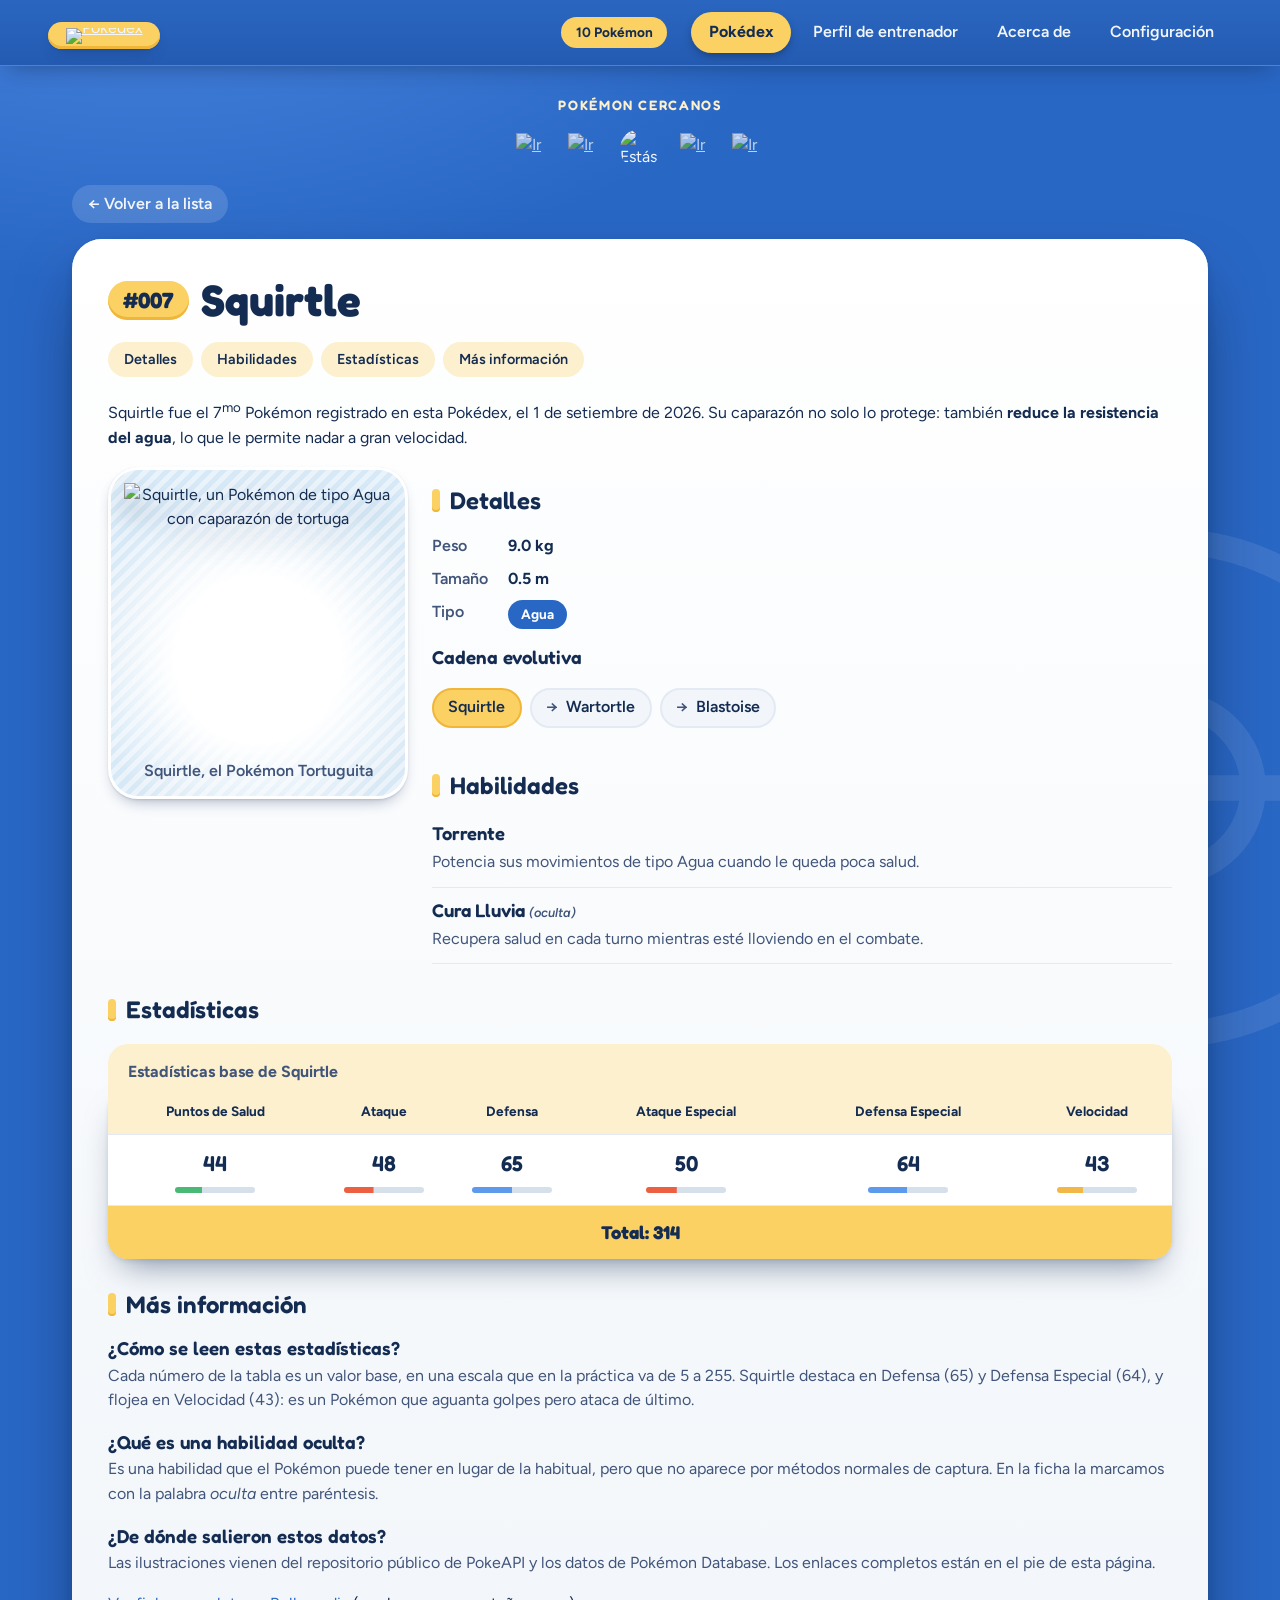
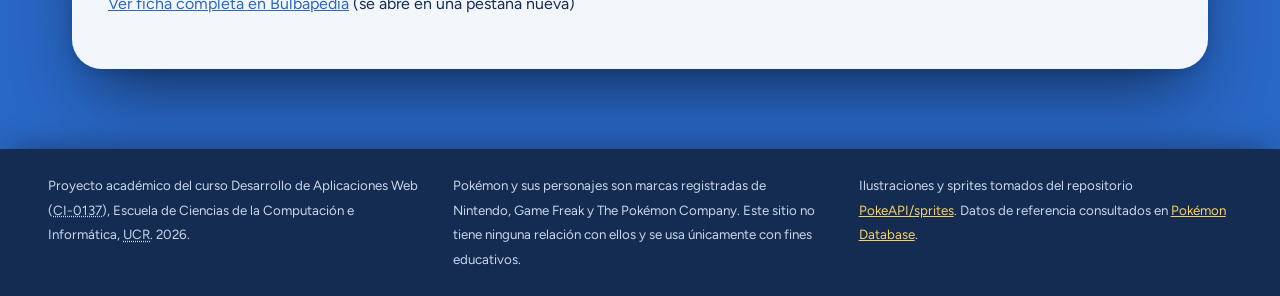
==== commit 746dc141: "update styles" ====
--- a/detalle-pokemon-squirtle.html
+++ b/detalle-pokemon-squirtle.html
@@ -12,6 +12,11 @@
 
     <!-- Hoja de estilos del sitio. Mismo elemento <link> que el favicon;
         lo que cambia es rel, que dice qué relación tiene el archivo con el documento. -->
+    <!-- Tipografías (Google Fonts): ver index.html -->
+    <link rel="preconnect" href="https://fonts.googleapis.com">
+    <link rel="preconnect" href="https://fonts.gstatic.com" crossorigin>
+    <link rel="stylesheet" href="https://fonts.googleapis.com/css2?family=Figtree:wght@400;500;600;700&family=Fredoka:wght@500;600;700&display=swap">
+
     <link rel="stylesheet" href="tokens.css">
     <link rel="stylesheet" href="styles.css">
   </head>
@@ -33,7 +38,7 @@
 
         <nav>
           <ul>
-            <li><a href="./" accesskey="p">Pokédex</a></li>
+            <li><a href="./" accesskey="p" aria-current="true">Pokédex</a></li>
             <li><a href="perfil-entrenador.html">Perfil de entrenador</a></li>
             <li><a href="acerca-de.html">Acerca de</a></li>
             <li><a href="configuracion.html">Configuración</a></li>
@@ -83,7 +88,7 @@
         </ul>
       </nav>
 
-      <p><a href="./">&larr; Volver a la lista</a></p>
+      <p class="volver"><a href="./">&larr; Volver a la lista</a></p>
 
       <article id="ficha-pokemon">
         <h1><span>#007</span> Squirtle</h1>
@@ -129,12 +134,12 @@
               <dd>0.5 m</dd>
 
               <dt>Tipo</dt>
-              <dd>Agua</dd>
+              <dd><span class="tipo tipo--agua">Agua</span></dd>
             </dl>
 
             <h3>Cadena evolutiva</h3>
-            <ol>
-              <li>Squirtle</li>
+            <ol class="cadena-evolutiva">
+              <li class="cadena-evolutiva__actual" aria-current="true">Squirtle</li>
               <li>Wartortle</li>
               <li>Blastoise</li>
             </ol>
@@ -172,12 +177,14 @@
 
             <tbody>
               <tr>
-                <td>44</td>
-                <td>48</td>
-                <td>65</td>
-                <td>50</td>
-                <td>64</td>
-                <td>43</td>
+                <!-- style="--valor: N" pasa el número al CSS como variable propia:
+                    la barra de cada celda se dibuja con ese valor (sección 5 del CSS). -->
+                <td style="--valor: 44">44</td>
+                <td style="--valor: 48">48</td>
+                <td style="--valor: 65">65</td>
+                <td style="--valor: 50">50</td>
+                <td style="--valor: 64">64</td>
+                <td style="--valor: 43">43</td>
               </tr>
             </tbody>
 
--- a/tokens.css
+++ b/tokens.css
@@ -1,10 +1,13 @@
 /* ==========================================================================
    Pokédex — CI-0137
-   Paleta del diseño
+   Paleta y tokens del diseño
 
    Los colores están extraídos directamente del mockup.
    Se declaran una sola vez acá y se usan con var(--nombre) en todo el sitio.
    Cambiar un color del sitio entero = cambiar una línea de este archivo.
+
+   Versión "moderna": se mantienen TODOS los tokens originales y se agregan
+   los de tipografía, sombras, movimiento y superficies (secciones al final).
    ========================================================================== */
 
 :root {
@@ -12,6 +15,7 @@
   /* --- Chrome del aparato ------------------------------------------------ */
   --azul:           #2967C5;  /* fondo de la pantalla */
   --azul-borde:     #245BB2;  /* borde del marco, un poco más oscuro */
+  --azul-claro:     #4A86E0;  /* brillo suave del fondo (solo decorativo) */
   --navy:           #142C52;  /* barra inferior y textos sobre amarillo */
 
   --amarillo:       #FAD162;  /* pastillas y encabezados de panel */
@@ -55,6 +59,45 @@
   --radio:          10px;     /* esquinas de tarjetas y paneles */
   --radio-pastilla: 999px;    /* esquinas de las pastillas: siempre redondas */
   --borde:          3px;      /* grosor del borde de tarjetas */
+
+  /* ======================================================================
+     NUEVO — capa moderna
+     ====================================================================== */
+
+  /* --- Colores extra ----------------------------------------------------- */
+  --verde:          #2E8B57;  /* fondo del ícono de Estadísticas (solo
+                                 gráfico, no lleva texto encima) */
+  --tinta-suave:    #41557A;  /* texto secundario sobre blanco: 7.5:1 */
+  --linea:          #E3EAF3;  /* separadores finos dentro de tarjetas */
+
+  /* --- Tipografía -------------------------------------------------------
+     Fredoka (redondeada, amable) para títulos y números; Figtree (limpia,
+     muy legible) para el texto corrido. Se cargan desde Google Fonts en el
+     <head>; si no llegan, cae a la siguiente de la lista sin romper nada. */
+  --fuente-titulo: "Fredoka", "Trebuchet MS", system-ui, sans-serif;
+  --fuente-texto:  "Figtree", system-ui, "Segoe UI", sans-serif;
+
+  /* --- Radios más generosos ---------------------------------------------- */
+  --radio-lg:       24px;
+  --radio-xl:       30px;
+
+  /* --- Sombras: siempre en capas (una cercana + una lejana y difusa) ----- */
+  --sombra-1:  0 1px 2px rgba(20, 44, 82, .12),
+               0 8px 16px -8px rgba(20, 44, 82, .45);
+  --sombra-2:  0 2px 4px rgba(20, 44, 82, .10),
+               0 18px 34px -14px rgba(20, 44, 82, .55);
+  --sombra-3:  0 4px 8px rgba(10, 24, 48, .15),
+               0 34px 70px -20px rgba(10, 24, 48, .75);
+  --brillo:    inset 0 2px 0 rgba(255, 255, 255, .7);   /* filo de luz arriba */
+
+  /* --- Movimiento -------------------------------------------------------- */
+  --ease:      cubic-bezier(.2, .8, .2, 1);   /* arranca rápido, frena suave */
+  --dur:       220ms;
+
+  /* --- La zona del sprite (las "rayitas"), reutilizable ------------------ */
+  --sprite-zona:
+    radial-gradient(circle at 50% 58%, var(--sprite-fondo) 0, var(--sprite-fondo) 34%, transparent 72%),
+    repeating-linear-gradient(-45deg, var(--sprite-raya) 0 5px, #EBF3FA 5px 10px);
 }
 
 /* --------------------------------------------------------------------------
@@ -68,8 +111,10 @@
      blanco sobre azul ............  5.5:1
      crema sobre azul .............  4.8:1
      blanco sobre rojo ............  4.7:1
+     tinta-suave sobre blanco .....  7.5:1
+     amarillo sobre navy ..........  9.4:1   (enlaces del pie)
 
    El amarillo sobre azul da 3.7:1: sirve para bordes y para texto grande,
    pero no para texto normal. Por eso el amarillo se usa como fondo con texto
    navy encima, nunca como color de letra sobre el azul.
-   -------------------------------------------------------------------------- */+   -------------------------------------------------------------------------- */
--- a/styles.css
+++ b/styles.css
@@ -1,14 +1,16 @@
 /* ==========================================================================
    Pokédex — CI-0137
-   Hoja de estilos del sitio
-
-   Estado: al día con la clase 6 (Grid). Incluye todo lo enseñado en las
-   clases 3, 4, 5 y 6. Los colores salen de tokens.css, que se enlaza antes
-   que este archivo.
-
-   Pensado para explicarse SIN escribirse en vivo: cada bloque trae el
-   comentario que hace falta para leerlo en voz alta y que se entienda solo,
-   con el porqué y no solo el qué.
+   Hoja de estilos del sitio — versión moderna
+
+   Mantiene la estructura y los nombres de clase de la versión anterior
+   (clases 3 a 6: base, flexbox, grid, contenedores) y le suma una capa
+   visual: sombras en capas, esquinas redondeadas, tipografía con carácter,
+   transiciones y animaciones de entrada. Los colores y medidas salen de
+   tokens.css, que se enlaza antes que este archivo.
+
+   Regla de la casa para el movimiento: toda animación es decoración, nunca
+   información. Por eso al final hay un bloque que las apaga para quien
+   tiene activado "reducir movimiento" en su sistema (sección 12).
    ========================================================================== */
 
 
@@ -16,64 +18,98 @@
    1. Base
    -------------------------------------------------------------------------- */
 
-/* El selector universal (*) alcanza a todos los elementos. Los dos
-   pseudo-elementos se agregan aparte porque * no llega a ellos.
-
-   box-sizing: border-box hace que width incluya el relleno y el borde,
-   en lugar de medir solo el contenido. Es la primera línea de casi
-   cualquier hoja de estilos moderna. */
 *,
 *::before,
 *::after {
   box-sizing: border-box;
 }
 
-/* Estas propiedades se heredan: declarándolas una vez en body bajan solas
-   a todos los elementos de la página. */
+/* El fondo azul lleva un brillo radial arriba a la izquierda: con un solo
+   degradado ya deja de verse como un color plano. El color sólido va
+   después de la coma como "plan B" (así se pinta mientras carga). */
 body {
-  font-family: Verdana, Geneva, sans-serif;
-  background: var(--azul);
-  color: var(--blanco);   /* claro, porque cae sobre el azul */
-}
-
-/* Los enlaces NO tomaron el color de body, y eso no es un error nuestro:
-   la hoja del navegador tiene una regla que apunta directamente a "a", y
-   un valor heredado siempre pierde contra una regla que apunta al elemento.
-   Por eso hay que decírselo explícitamente. */
+  margin: 0;
+  min-height: 100dvh;
+  font-family: var(--fuente-texto);
+  line-height: 1.55;
+  background:
+    radial-gradient(60rem 32rem at 12% -8%, var(--azul-claro) 0, transparent 70%),
+    var(--azul);
+  background-attachment: fixed;
+  color: var(--blanco);
+}
+
+/* Marca de agua: una pokébola gigante, en contorno, casi transparente,
+   pegada a la esquina inferior derecha. Es un pseudo-elemento (no una
+   <img>) porque es pura decoración: no debe existir para un lector de
+   pantalla. pointer-events: none deja pasar los clics a lo que hay debajo. */
+body::before {
+  content: "";
+  position: fixed;
+  right: -10rem;
+  bottom: -10rem;
+  width: 34rem;
+  height: 34rem;
+  z-index: -1;
+  pointer-events: none;
+  opacity: .09;
+  background: url("data:image/svg+xml,%3Csvg xmlns='http://www.w3.org/2000/svg' viewBox='0 0 64 64' fill='none' stroke='%23fff' stroke-width='3'%3E%3Ccircle cx='32' cy='32' r='29'/%3E%3Cpath d='M3 32h58'/%3E%3Ccircle cx='32' cy='32' r='10'/%3E%3C/svg%3E") center / contain no-repeat;
+}
+
+h1, h2, h3 {
+  font-family: var(--fuente-titulo);
+  font-weight: 600;
+  line-height: 1.15;
+}
+
 a {
   color: var(--blanco);
 }
 
-/* Todas las imágenes del sitio: nunca más anchas que su contenedor.
-   max-width (no width) para no agrandar una imagen chica.
-   height: auto para que, al achicarse el ancho, el alto la siga sin
-   deformarla — el HTML ya trae width/height fijos para reservar el
-   espacio antes de que la imagen cargue; esta regla es la que decide su
-   tamaño final en pantalla. Las dos cosas hacen falta y no se pisan. */
 img {
   max-width: 100%;
   height: auto;
 }
 
+/* Foco visible: doble señal (contorno + separación). Amarillo sobre el azul
+   y el navy; sobre superficies claras se cambia a azul oscuro (sección 11),
+   porque amarillo sobre blanco casi no se ve. */
+:focus-visible {
+  outline: 3px solid var(--amarillo);
+  outline-offset: 3px;
+}
+
+/* Lo que leen los lectores de pantalla pero no se dibuja. */
+.solo-lectores {
+  position: absolute;
+  width: 1px;
+  height: 1px;
+  overflow: hidden;
+  clip-path: inset(50%);
+  white-space: nowrap;
+}
+
 
 /* --------------------------------------------------------------------------
    2. Logo
    -------------------------------------------------------------------------- */
 
-/* La pastilla amarilla del diseño no está dentro de la imagen: la dibuja el
-   CSS acá. El SVG solo trae la pokébola y el nombre, en transparente.
-
-   display: inline-block es necesario porque un enlace es un elemento en
-   línea, y a los elementos en línea el relleno vertical no les agranda la
-   caja. Con inline-block se comporta como caja sin dejar de acomodarse en
-   la línea. */
+/* La pastilla amarilla la dibuja el CSS; el SVG solo trae pokébola y nombre.
+   Ahora con un "canto" inferior más oscuro (inset shadow) que le da
+   volumen de botón físico, y un saltito al pasar el mouse. */
 .logo {
   display: inline-block;
   background: var(--amarillo);
-  border: var(--borde) solid var(--navy);
   border-radius: var(--radio-pastilla);
   padding: 0.35rem 1.1rem;
-  line-height: 0;          /* saca el espacio extra que deja la línea de texto */
+  line-height: 0;
+  box-shadow: inset 0 -3px 0 var(--amarillo-borde), var(--sombra-1);
+  transition: transform var(--dur) var(--ease), box-shadow var(--dur) var(--ease);
+}
+
+.logo:hover {
+  transform: translateY(-2px) rotate(-1.5deg);
+  box-shadow: inset 0 -3px 0 var(--amarillo-borde), var(--sombra-2);
 }
 
 
@@ -81,81 +117,71 @@
    3. Lista de Pokémon
    -------------------------------------------------------------------------- */
 
-/* La viñeta y la sangría son dos cosas distintas que pone la hoja del
-   navegador. Quitar una no quita la otra.
-
-   display: grid en vez de flex — clase 6. Con flex + flex-wrap la última
-   fila incompleta quedaba MÁS ANCHA que las de arriba, porque flexbox
-   reparte el espacio sobrante fila por fila, sin enterarse de cuántas
-   columnas hay en las filas de arriba. Grid piensa en las dos dimensiones
-   a la vez, así que una columna mide lo mismo en todas las filas porque
-   es, literalmente, la misma columna.
-
-   repeat(auto-fit, minmax(14rem, 1fr)) reemplaza tanto el flex-wrap como
-   el flex: 1 1 12rem de la tarjeta: el navegador calcula solo cuántas
-   columnas de al menos 14rem entran en el ancho disponible, sin un solo
-   @media. auto-fit (no auto-fill) para que, si hay pocas tarjetas, las
-   que sí existen se estiren y ocupen el espacio en vez de dejarlo vacío.
-
-   El mínimo subió de 12rem a 14rem (y main ganó un max-width más abajo,
-   sección 6): con 12rem y sin límite de ancho, una pantalla de escritorio
-   ancha terminaba metiendo seis o más tarjetas por fila, más apretadas de
-   lo que se ve en el wireframe. */
 .pokemon-list {
   display: grid;
   grid-template-columns: repeat(auto-fit, minmax(14rem, 1fr));
-  gap: 1rem;
+  gap: 1.25rem;
   list-style: none;
   padding-left: 0;
 }
 
-/* Dentro de las tarjetas el fondo es claro, así que el texto vuelve a ser
-   oscuro. Como color se hereda, con declararlo acá alcanza para todo lo de
-   adentro... menos para los enlaces, por lo mismo de arriba.
-
-   Ya no lleva flex: 1 1 12rem (clase 4) — ahora que .pokemon-list es un
-   grid, el ancho de cada tarjeta lo decide la columna que le tocó, no la
-   tarjeta misma.
-
-   container-type: inline-size (clase 5) convierte a la tarjeta en un
-   contenedor consultable: las reglas de @container más abajo preguntan
-   por SU ancho, no por el de la ventana. Funciona bien siendo además un
-   ítem de un grid con auto-fit/minmax porque el mínimo de la pista es un
-   valor fijo (14rem) y no una palabra clave intrínseca como auto —
-   cuando el mínimo de una pista depende del contenido Y el contenido
-   depende de una consulta de contenedor, ahí sí hay un problema circular
-   que evitar envolviendo el contenido aparte. Acá no aplica, pero vale
-   tenerlo presente si algún día cambian el minmax(). */
+/* La tarjeta:
+   - fondo con degradado casi imperceptible (blanco → gris azulado) que
+     evita el "plano de papel";
+   - sombra en capas (--sombra-2) y filo de luz arriba (--brillo);
+   - borde fino translúcido en vez del amarillo grueso de antes; el amarillo
+     ahora aparece en la pastilla del número y en el hover. */
 .pokemon-card {
-  position: relative;    /* marco de referencia para la insignia */
+  position: relative;
   container-type: inline-size;
-  text-align: center;    /* centra la pastilla del número, el nombre, y
-                             cualquier línea que se agregue después de la
-                             imagen — así se ve como el wireframe */
+  text-align: center;
   color: var(--navy);
-  background: var(--blanco);
-  border: var(--borde) solid var(--amarillo-borde);
-  border-radius: var(--radio);
-  padding: 1rem;         /* adentro: separa el contenido del borde */
-}
-
-/* Sprite: siempre cuadrado y centrado en la tarjeta, pase lo que pase con
-   la proporción real del archivo.
-   display: block quita el hueco de línea base que dejan las imágenes por
-   default (son de línea, y una línea de texto reserva espacio para letras
-   con cola, como la "g"). margin: 0 auto la centra horizontalmente, ya que
-   display: block la vuelve una caja de ancho propio dentro de la tarjeta.
-   aspect-ratio + object-fit: contain evitan que se recorte o se deforme,
-   sea cual sea el tamaño real del PNG. */
+  background: linear-gradient(180deg, #fff, var(--blanco));
+  border: 2px solid rgba(255, 255, 255, .8);
+  border-radius: var(--radio-lg);
+  padding: 1rem 1rem 1.25rem;
+  box-shadow: var(--sombra-2), var(--brillo);
+  transition: box-shadow var(--dur) var(--ease), border-color var(--dur);
+}
+
+/* Cada tarjeta entra un poquito después que la anterior (efecto cascada).
+   --n es una variable propia: la regla de arriba la lee con calc(). */
+.pokemon-card:nth-child(2)  { --n: 1; }
+.pokemon-card:nth-child(3)  { --n: 2; }
+.pokemon-card:nth-child(4)  { --n: 3; }
+.pokemon-card:nth-child(5)  { --n: 4; }
+.pokemon-card:nth-child(6)  { --n: 5; }
+.pokemon-card:nth-child(7)  { --n: 6; }
+.pokemon-card:nth-child(8)  { --n: 7; }
+.pokemon-card:nth-child(9)  { --n: 8; }
+.pokemon-card:nth-child(10) { --n: 9; }
+.pokemon-card:nth-child(n+11) { --n: 10; }
+
+/* Toda la tarjeta es el enlace: display: block lo estira, y así el
+   área clicable es la tarjeta entera, no solo el texto. */
+.pokemon-card__link {
+  display: block;
+  text-decoration: none;
+  border-radius: var(--radio-lg);
+}
+
+/* El sprite vive sobre la zona de rayitas del mockup, con un círculo blanco
+   de luz detrás. La sombra proyectada (drop-shadow) sigue la silueta del
+   PNG, a diferencia de box-shadow que siempre dibuja un rectángulo. */
 .pokemon-card__image {
   display: block;
-  margin: 0 auto;
+  margin: 0 auto 0.6rem;
+  width: 100%;
+  max-width: 9.5rem;
+  padding: 0.75rem;
   aspect-ratio: 1 / 1;
   object-fit: contain;
-}
-
-/* Sale del flujo y se ubica respecto de la tarjeta, no de la página.
-   Los valores negativos la sacan un poco por fuera del borde. */
+  border-radius: 1.25rem;
+  background: var(--sprite-zona);
+  filter: drop-shadow(0 8px 8px rgba(20, 44, 82, .25));
+  transition: transform .35s var(--ease);
+}
+
 .pokemon-card__insignia {
   position: absolute;
   top: -10px;
@@ -164,43 +190,38 @@
   background: var(--rojo);
   color: var(--blanco);
   font-size: 0.72rem;
-  font-weight: bold;
+  font-weight: 700;
   text-transform: uppercase;
   letter-spacing: 0.06em;
   padding: 0.2rem 0.6rem;
   border-radius: var(--radio-pastilla);
-}
-
-/* Vuelve a ser una pastilla — como .logo, .contador y
-   .pokemon-card__insignia — en vez del texto gris plano en el que había
-   quedado. display: inline-block para que el fondo y el borde abracen
-   justo el ancho del texto ("#001"), no todo el ancho de la tarjeta.
-   El salto de línea antes del nombre no lo pone esta regla: lo pone
-   display: block en .pokemon-card__name, justo abajo — así no hace
-   falta tocar el HTML para que cada uno quede en su propia línea. */
+  box-shadow: var(--sombra-1);
+}
+
 .pokemon-card__number {
   display: inline-block;
   background: var(--amarillo);
   color: var(--navy);
-  border: 2px solid var(--navy);
-  border-radius: var(--radio-pastilla);
-  padding: 0.15rem 0.6rem;
-  font-size: 0.78rem;
-  font-weight: bold;
+  border-radius: var(--radio-pastilla);
+  padding: 0.2rem 0.7rem;
+  font-family: var(--fuente-titulo);
+  font-size: 0.85rem;
+  font-weight: 600;
+  box-shadow: inset 0 -2px 0 var(--amarillo-borde);
   margin-bottom: 0.4rem;
 }
 
 .pokemon-card__name {
-  display: block;   /* empieza en su propia línea, debajo de la pastilla */
-  font-weight: bold;
+  display: block;
+  font-family: var(--fuente-titulo);
+  font-size: 1.15rem;
+  font-weight: 600;
 }
 
 .pokemon-card a {
   color: var(--navy);
 }
 
-/* La paginación ya lleva el número en el texto del enlace: el marcador del
-   <ol> lo repetiría. (La disposición en fila está en la sección 4.) */
 .paginacion {
   list-style: none;
   padding-left: 0;
@@ -211,59 +232,90 @@
    4. Disposición con Flexbox
    -------------------------------------------------------------------------- */
 
-/* Encabezado: logo a un extremo, acciones al otro — en pantallas anchas.
-   Sin clase, porque header ya se identifica por su etiqueta.
-
-   Base móvil (clase 5, mobile-first): apilado y centrado. Sin esta base,
-   el logo y el bloque de acciones (contador + menú) intentan compartir
-   una sola fila en un celular angosto y no entran. */
+/* Encabezado pegajoso (position: sticky): se queda arriba mientras se hace
+   scroll. Fondo con degradado + sombra que lo despega del contenido.
+   Base móvil: apilado y centrado. */
 header {
+  position: sticky;
+  top: 0;
+  z-index: 10;
   display: flex;
   flex-direction: column;
   align-items: center;
   text-align: center;
-  gap: 1rem;
-  padding: 1rem 1.5rem;
-}
-
-/* Desde tablet: vuelve a ser una fila, logo y acciones en cada extremo. */
+  gap: 0.75rem;
+  padding: 0.75rem 1.5rem;
+  background: linear-gradient(180deg, #2A66C0, var(--azul-borde));
+  border-bottom: 1px solid rgba(255, 255, 255, .18);
+  box-shadow: 0 8px 24px -8px rgba(20, 44, 82, .55);
+}
+
 @media (width >= 40rem) {
   header {
     flex-direction: row;
     justify-content: space-between;
     text-align: left;
+    padding-inline: 3rem;
   }
 }
 
-header p { margin: 0; }   /* el margen lo pone la hoja del navegador */
-
-/* El div de agrupación: contador y menú juntos */
+header p { margin: 0; }
+
 .header__acciones {
   display: flex;
+  flex-wrap: wrap;
+  justify-content: center;
   align-items: center;
-  gap: 1.5rem;
+  gap: 1rem 1.5rem;
 }
 
 .contador {
   background: var(--amarillo);
   color: var(--navy);
   font-size: 0.85rem;
+  font-weight: 700;
   padding: 0.3rem 0.9rem;
   border-radius: var(--radio-pastilla);
   white-space: nowrap;
 }
 
-/* Menú en línea */
+/* Menú en píldoras. El enlace de la página actual lleva aria-current="page"
+   en el HTML, y el CSS se engancha de ESE atributo: así lo que ve la vista
+   y lo que anuncia el lector de pantalla salen de la misma fuente. */
 header nav ul {
   display: flex;
-  gap: 1.25rem;
+  flex-wrap: wrap;
+  justify-content: center;
+  gap: 0.25rem;
   list-style: none;
   margin: 0;
   padding: 0;
 }
 
-/* Carrusel: una columna centrada.
-   Con flex-direction: column, align-items centra en horizontal. */
+header nav a {
+  display: block;
+  padding: 0.5rem 1.1rem;
+  border-radius: var(--radio-pastilla);
+  font-weight: 600;
+  text-decoration: none;
+  transition: background var(--dur), transform var(--dur) var(--ease);
+}
+
+header nav a:hover {
+  background: rgba(255, 255, 255, .16);
+  transform: translateY(-1px);
+}
+
+header nav a[aria-current] {
+  background: var(--amarillo);
+  color: var(--navy);
+  font-weight: 700;
+  box-shadow: 0 4px 10px -2px rgba(0, 0, 0, .35);
+}
+
+/* Carrusel: columna en móvil, fila desde tablet. La pokébola activa es más
+   grande, "respira" con un halo pulsante y las otras se aclaran al pasar
+   el mouse. */
 .carrusel {
   display: flex;
   flex-direction: column;
@@ -273,51 +325,310 @@
   padding-left: 0;
 }
 
-/* Paginación: una fila centrada */
+@media (width >= 40rem) {
+  .carrusel {
+    flex-direction: row;
+    justify-content: center;
+    gap: 1.25rem;
+  }
+}
+
+.carrusel__item img {
+  display: block;
+  opacity: .75;
+  transition: transform var(--dur) var(--ease), opacity var(--dur);
+}
+
+.carrusel__item a:hover img,
+.carrusel__item a:focus-visible img {
+  opacity: 1;
+  transform: scale(1.25) rotate(-12deg);
+}
+
+.carrusel__item--activo img {
+  opacity: 1;
+  border-radius: 50%;
+  animation: latido 2.2s ease-in-out infinite;
+}
+
+#carrusel h2 {
+  margin: 0 0 .5rem;
+  text-align: center;
+  font-size: .85rem;
+  text-transform: uppercase;
+  letter-spacing: .12em;
+  color: var(--crema);
+}
+
 .paginacion {
   display: flex;
   justify-content: center;
   gap: 0.5rem;
 }
 
-/* Buscador: los campos en línea, que se acomoden si no caben */
+.paginacion a {
+  display: grid;
+  place-items: center;
+  width: 2.75rem;                 /* 44px: tamaño mínimo cómodo para el dedo */
+  height: 2.75rem;
+  border-radius: 50%;
+  background: var(--blanco);
+  color: var(--navy);
+  font-family: var(--fuente-titulo);
+  font-weight: 600;
+  text-decoration: none;
+  box-shadow: var(--sombra-1);
+  transition: transform var(--dur) var(--ease), background var(--dur);
+}
+
+.paginacion a:hover {
+  transform: translateY(-3px);
+  background: var(--crema);
+}
+
+.paginacion a[aria-current] {
+  background: var(--amarillo);
+  box-shadow: inset 0 -3px 0 var(--amarillo-borde), var(--sombra-1);
+}
+
+
+/* --------------------------------------------------------------------------
+   4b. Buscador
+   -------------------------------------------------------------------------- */
+
+/* El <section id="buscador"> y el <form> comparten la clase .buscador (así
+   venía del HTML). Para distinguirlos se usa la etiqueta: section.buscador
+   es el panel de vidrio; form.buscador solo organiza el interior. */
+section.buscador {
+  padding: 1.25rem 1.5rem 1.5rem;
+  margin-bottom: 2rem;
+  background: rgba(255, 255, 255, .10);
+  border: 1px solid rgba(255, 255, 255, .28);
+  border-radius: var(--radio-lg);
+  backdrop-filter: blur(10px);
+  box-shadow: var(--sombra-2);
+}
+
+section.buscador h2 {
+  margin: 0;
+  font-size: 1.4rem;
+}
+
+section.buscador > p {
+  margin: .25rem 0 1rem;
+  color: var(--crema);
+}
+
 .buscador fieldset {
   display: flex;
   flex-wrap: wrap;
   align-items: center;
   gap: 0.75rem;
-}
-
-/* El campo de nombre se queda con el espacio sobrante */
+  border: 0;
+  margin: 0;
+  padding: 0;
+}
+
+.buscador legend {
+  padding: 0;
+  margin-bottom: .75rem;
+  font-weight: 700;
+  font-size: .8rem;
+  text-transform: uppercase;
+  letter-spacing: .1em;
+  color: var(--crema);
+}
+
+.buscador label {
+  font-weight: 600;
+}
+
+/* Campos claros con esquinas de pastilla. El foco los "enciende" con un
+   halo amarillo (box-shadow) además del contorno. */
+.buscador input[type="search"],
+.buscador select {
+  font: inherit;
+  color: var(--navy);
+  background: #fff;
+  border: 2px solid transparent;
+  border-radius: var(--radio-pastilla);
+  padding: 0.6rem 1rem;
+  box-shadow: var(--sombra-1);
+  transition: border-color var(--dur), box-shadow var(--dur);
+}
+
 .buscador input[type="search"] {
   flex: 1 1 12rem;
 }
 
+.buscador input:focus-visible,
+.buscador select:focus-visible {
+  outline: none;
+  border-color: var(--amarillo);
+  box-shadow: 0 0 0 4px rgba(250, 209, 98, .45);
+}
+
+/* accent-color pinta checkboxes y radios con un color de marca sin tener
+   que reconstruirlos. Una línea, todo el sitio. */
+.buscador input[type="checkbox"],
+.buscador input[type="radio"] {
+  accent-color: var(--amarillo);
+  width: 1.15rem;
+  height: 1.15rem;
+}
+
+.buscador p {
+  margin: 0;
+}
+
+
+/* --------------------------------------------------------------------------
+   4c. Botones (reutilizables en todo el sitio)
+   -------------------------------------------------------------------------- */
+
+/* Una sola clase base (.boton) y variantes con modificadores (--rojo...),
+   la convención BEM que ya usan las tarjetas. Sirve igual para <button> y
+   para <a>. Alto mínimo de 44px para que sean cómodos en pantallas táctiles. */
+.boton {
+  display: inline-flex;
+  align-items: center;
+  justify-content: center;
+  gap: 0.5rem;
+  min-height: 2.75rem;
+  padding: 0 1.4rem;
+  font: inherit;
+  font-weight: 700;
+  text-decoration: none;
+  white-space: nowrap;
+  cursor: pointer;
+  border: 2px solid transparent;
+  border-radius: var(--radio-pastilla);
+  transition: transform var(--dur) var(--ease), box-shadow var(--dur) var(--ease), background var(--dur);
+}
+
+.boton:hover  { transform: translateY(-2px); }
+.boton:active { transform: translateY(1px) scale(.98); }
+
+.boton--primario {
+  background: var(--azul);
+  color: #fff;
+  box-shadow: 0 8px 18px -4px rgba(41, 103, 197, .6), inset 0 1px 0 rgba(255, 255, 255, .25);
+}
+
+.boton--rojo {
+  background: var(--rojo);
+  color: #fff;
+}
+
+.boton--claro {
+  background: #fff;
+  color: var(--navy);
+  border-color: #C7D5E8;
+}
+
+.boton--borde-azul {
+  background: #fff;
+  color: var(--azul);
+  border-color: var(--azul);
+}
+
+.boton--borde-rojo {
+  background: #fff;
+  color: var(--rojo);
+  border-color: var(--rojo);
+}
+
+.boton--chico {
+  min-height: 2.25rem;
+  padding: 0 1rem;
+  font-size: .9rem;
+}
+
+.boton svg {
+  flex-shrink: 0;
+}
+
 
 /* --------------------------------------------------------------------------
    5. Tabla de estadísticas
    -------------------------------------------------------------------------- */
 
-/* Por defecto cada celda tiene su propio borde y hay separación entre celdas,
-   así que donde dos celdas se tocan aparecen dos líneas. collapse las fusiona
-   en una sola. */
+/* Antes: border-collapse: collapse (una sola línea entre celdas). Ahora la
+   tabla tiene esquinas redondeadas, y border-radius NO funciona en tablas
+   colapsadas. Por eso pasa a separate con border-spacing: 0 (sin huecos
+   entre celdas) y las líneas las ponen los border-top de cada celda. */
 .stats-table {
-  border-collapse: collapse;
-  background: var(--blanco);
+  width: 100%;
+  border-collapse: separate;
+  border-spacing: 0;
+  background: #fff;
   color: var(--navy);
-}
-
-/* La coma es una lista de selectores: aplicá esto a los dos. */
+  border-radius: 1.25rem;
+  overflow: hidden;
+  box-shadow: var(--sombra-2);
+}
+
+/* El caption es la primera franja de la tabla: se pinta del mismo crema que
+   el encabezado y lleva relleno suficiente para no chocar con las esquinas
+   redondeadas (el overflow: hidden de arriba las recorta). */
+.stats-table caption {
+  padding: 1rem 1.25rem .25rem;
+  text-align: left;
+  font-weight: 700;
+  color: var(--tinta-suave);
+  background: var(--crema);
+}
+
 .stats-table th,
 .stats-table td {
-  border: 1px solid var(--pista);
-  padding: 0.5rem 0.75rem;
+  border-top: 1px solid var(--linea);
+  padding: 0.75rem;
   text-align: center;
 }
 
-.stats-table__total {
-  font-weight: bold;
+.stats-table thead th {
+  border-top: 0;
   background: var(--crema);
+  font-size: .85rem;
+}
+
+.stats-table td {
+  font-family: var(--fuente-titulo);
+  font-size: 1.35rem;
+  font-weight: 600;
+  font-variant-numeric: tabular-nums;
+}
+
+/* La barra bajo cada número: mide (valor / 130) del carril. El valor viene
+   del HTML como variable propia (style="--valor: 44"), así el número y la
+   barra jamás se desincronizan. Cada columna toma un color de stat, y
+   "llenar" la anima de 0 a su largo al cargar. */
+.stats-table tbody td::after {
+  content: "";
+  display: block;
+  height: .4rem;
+  margin: .4rem auto 0;
+  width: 100%;
+  max-width: 5rem;
+  border-radius: var(--radio-pastilla);
+  background:
+    linear-gradient(var(--color-stat, var(--stat-ps)) 0 0) left / calc(var(--valor, 0) / 130 * 100%) 100% no-repeat,
+    var(--pista);
+  animation: llenar 1s var(--ease) .3s backwards;
+}
+
+.stats-table tbody td:nth-child(1) { --color-stat: var(--stat-ps); }
+.stats-table tbody td:nth-child(2),
+.stats-table tbody td:nth-child(4) { --color-stat: var(--stat-ataque); }
+.stats-table tbody td:nth-child(3),
+.stats-table tbody td:nth-child(5) { --color-stat: var(--stat-defensa); }
+.stats-table tbody td:nth-child(6) { --color-stat: var(--stat-velocidad); }
+
+.stats-table__total,
+.stats-table__total td {
+  font-weight: 700;
+  background: var(--amarillo);
+  font-size: 1.15rem;
 }
 
 
@@ -325,43 +636,31 @@
    6. Encabezado y pie — layout general de la página
    -------------------------------------------------------------------------- */
 
-/* Ancho máximo del contenido, centrado con margin: 0 auto. Sin esto,
-   auto-fit (sección 3) sigue agregando columnas mientras haya espacio: en
-   un monitor bien ancho la rejilla terminaba con seis, siete tarjetas por
-   fila, mucho más apretado que el wireframe. Con un tope, a partir de
-   cierto ancho lo que crece es el margen a los costados, no la cantidad
-   de columnas. */
 main {
   max-width: 75rem;
   margin: 0 auto;
-}
-
-/* En pantallas grandes le damos además algo más de aire adentro
-   (clase 5, mobile-first: nada en la base, se agrega arriba de cierto
-   ancho). */
+  padding: 1.5rem 1rem;
+}
+
 @media (width >= 64rem) {
   main {
     padding: 2rem;
   }
 }
 
-/* Título principal: en vez de tres @media distintos para tres tamaños de
-   letra, una sola línea continua (clase 5). Se lee: nunca menos de
-   1.5rem, idealmente 4% del ancho de la ventana, nunca más de 2.5rem.
-   clamp() se adapta a CUALQUIER ancho, no solo a los que probamos —
-   por eso, cuando alcanza, es preferible a una consulta de medios. */
 h1 {
-  font-size: clamp(1.5rem, 4vw, 2.5rem);
+  font-size: clamp(1.75rem, 4vw, 2.75rem);
+  font-weight: 700;
 }
 
 footer {
   background: var(--navy);
-  color: var(--blanco);
+  color: #C9D6EA;
   padding: 1.5rem;
-  margin-top: 2rem;
-}
-
-/* El pie tiene fondo oscuro, así que sus enlaces necesitan su propio color. */
+  margin-top: 3rem;
+  box-shadow: 0 -12px 30px -12px rgba(0, 0, 0, .4);
+}
+
 footer a {
   color: var(--amarillo);
 }
@@ -371,80 +670,44 @@
    7. Estados
    -------------------------------------------------------------------------- */
 
-/* :hover es el mouse encima. :focus-within es el foco del teclado en algo
-   de adentro — hace falta porque quien navega con teclado no tiene puntero. */
+/* Hover = la tarjeta "se levanta": sube, la sombra se agranda y se vuelve
+   crema; el sprite crece y se inclina un pelín. Todo con transition, así
+   la ida y la vuelta son suaves. :focus-within hace lo mismo para quien
+   navega con teclado. */
 .pokemon-card:hover,
 .pokemon-card:focus-within {
-  border-color: var(--navy);
-  background: var(--crema);
-}
-
-.pokemon-card a:hover {
+  border-color: var(--amarillo);
+  background: linear-gradient(180deg, #fff, var(--crema));
+  box-shadow: var(--sombra-3), var(--brillo);
+}
+
+.pokemon-card a:hover .pokemon-card__name {
   text-decoration: underline;
-}
-
-/* El anillo de foco nunca se quita sin poner algo en su lugar: es lo único
-   que le indica a una persona con teclado dónde está parada. */
-a:focus-visible {
-  outline: 3px solid var(--amarillo);
-  outline-offset: 2px;
+  text-underline-offset: 3px;
 }
 
 
 /* --------------------------------------------------------------------------
    8. Consultas de contenedor (clase 5)
-
-   Distinta pregunta que una consulta de medios: en vez de "¿cuánto mide
-   LA VENTANA?", pregunta "¿cuánto mide ESTE elemento?". Hace falta porque
-   la misma tarjeta de Pokémon podría vivir algún día en una rejilla ancha
-   Y en una barra lateral angosta — una consulta de medios no distingue
-   esos dos casos, porque las dos veces la ventana mide lo mismo.
-   -------------------------------------------------------------------------- */
-
-/* El nombre crece un poco cuando la tarjeta (no la ventana) tiene 20rem o
-   más de ancho disponible. inline-size en vez de width porque el
-   contenedor se marcó con container-type: inline-size — misma unidad,
-   mismo idioma. */
+   -------------------------------------------------------------------------- */
+
 @container (inline-size >= 20rem) {
   .pokemon-card__name {
-    font-size: 1.2rem;
+    font-size: 1.35rem;
   }
 }
 
-/* Alternativa más continua, para cuando el paso brusco de la regla de
-   arriba no convence: cqi es "1% del ancho del contenedor", el primo de
-   vw pero relativo al componente en vez de a la ventana. Combinado con
-   clamp(), el nombre crece sin escalones. No las usen las dos juntas
-   sobre el mismo elemento —son dos formas distintas de resolver lo mismo,
-   se muestra acá solo como referencia:
-
-   .pokemon-card__name {
-     font-size: clamp(1rem, 5cqi, 1.5rem);
-   }
-*/
-
 
 /* --------------------------------------------------------------------------
    9. Disposición con Grid (clase 6)
-
-   Flexbox sigue siendo lo correcto para todo lo que es una sola fila o una
-   sola columna (ver secciones 4 y 6: header, menú, carrusel, paginación,
-   buscador). Grid entra donde de verdad hay dos dimensiones que tienen
-   que alinearse entre sí — la lista de Pokémon (sección 3) y lo que sigue
-   acá abajo.
-   -------------------------------------------------------------------------- */
-
-/* Pie de página en tres columnas iguales, solo cuando sobra ancho.
-   repeat(3, 1fr) reparte el ancho disponible en tres partes iguales.
-   gap en vez de márgenes: dentro de un contenedor grid (o flex) los
-   márgenes de los hijos directos NO colapsan entre sí, a diferencia del
-   flujo normal — así que gap es la forma prolija de espaciar sin
-   sorpresas de doble margen. */
+   -------------------------------------------------------------------------- */
+
 @media (width >= 40rem) {
   footer {
     display: grid;
     grid-template-columns: repeat(3, 1fr);
     gap: 0 2rem;
+    padding-inline: 3rem;
   }
 
   footer p {
@@ -452,26 +715,12 @@
   }
 }
 
-/* Resumen de la ficha de un Pokémon: imagen a un lado, texto al otro,
-   solo en pantallas anchas. Ver el HTML — el envoltorio
-   .ficha-pokemon__resumen es nuevo de la clase 6, agrupa figure +
-   #detalles + #habilidades.
-
-   Base móvil: nada especial. Un div es de bloque, así que las tres
-   piezas se apilan solas en el orden en que están en el HTML — igual
-   que se ven hoy. */
 .ficha-pokemon__resumen {
   display: grid;
   gap: 1.5rem;
   margin-bottom: 1.5rem;
 }
 
-/* Desde tablet: dos columnas, con un mapa dibujado en grid-template-areas.
-   Cada nombre repetido en la misma columna funde esas celdas en una sola
-   área — "imagen" ocupa las dos filas de la primera columna. Los 300px
-   de esa columna no son un número inventado: son el width="300" real de
-   squirtle-grande.png en el HTML; la columna le da a la imagen exactamente
-   el espacio que ya necesita. */
 @media (width >= 40rem) {
   .ficha-pokemon__resumen {
     grid-template-columns: 300px 1fr;
@@ -483,4 +732,288 @@
   .ficha-pokemon__imagen      { grid-area: imagen; }
   .ficha-pokemon__detalles    { grid-area: detalles; }
   .ficha-pokemon__habilidades { grid-area: habilidades; }
-}+}
+
+
+/* --------------------------------------------------------------------------
+   10. Ficha de detalle del Pokémon
+   -------------------------------------------------------------------------- */
+
+/* La ficha es un panel blanco flotante: el texto vuelve a ser navy. */
+#ficha-pokemon {
+  color: var(--navy);
+  background: linear-gradient(180deg, #fff, var(--blanco));
+  border-radius: var(--radio-xl);
+  padding: 1.5rem;
+  box-shadow: var(--sombra-3), var(--brillo);
+  animation: aparecer .6s var(--ease) backwards;
+}
+
+@media (width >= 40rem) {
+  #ficha-pokemon {
+    padding: 2.25rem;
+  }
+}
+
+#ficha-pokemon h1 {
+  display: flex;
+  flex-wrap: wrap;
+  align-items: center;
+  gap: .75rem;
+  margin: 0 0 1rem;
+}
+
+/* El número de la h1 es un <span>: pastilla amarilla, como en las tarjetas. */
+#ficha-pokemon h1 span {
+  font-size: .5em;
+  background: var(--amarillo);
+  padding: .3em .7em;
+  border-radius: var(--radio-pastilla);
+  box-shadow: inset 0 -3px 0 var(--amarillo-borde);
+}
+
+#ficha-pokemon a {
+  color: var(--azul);
+}
+
+/* Los títulos de sección llevan una barrita amarilla adelante. */
+#ficha-pokemon h2 {
+  display: flex;
+  align-items: center;
+  gap: .6rem;
+  font-size: 1.5rem;
+}
+
+#ficha-pokemon h2::before {
+  content: "";
+  width: .5rem;
+  height: 1.4rem;
+  border-radius: var(--radio-pastilla);
+  background: var(--amarillo);
+  box-shadow: inset 0 -2px 0 var(--amarillo-borde);
+}
+
+/* Índice de la ficha: chips que saltan a cada sección. */
+#indice-ficha ul {
+  display: flex;
+  flex-wrap: wrap;
+  gap: .5rem;
+  list-style: none;
+  margin: 0 0 1.25rem;
+  padding: 0;
+}
+
+#indice-ficha a {
+  display: block;
+  padding: .4rem 1rem;
+  border-radius: var(--radio-pastilla);
+  background: var(--crema);
+  color: var(--navy);
+  font-weight: 600;
+  font-size: .9rem;
+  text-decoration: none;
+  transition: background var(--dur), transform var(--dur) var(--ease);
+}
+
+#indice-ficha a:hover {
+  background: var(--amarillo);
+  transform: translateY(-2px);
+}
+
+/* Imagen grande: sobre las rayitas y flotando suavemente. La animación va
+   en la <img> y el marco (figure) queda quieto. */
+.ficha-pokemon__imagen {
+  align-self: start;   /* sin esto el grid la estira a la altura de las dos filas */
+  margin: 0;
+  padding: 1rem;
+  text-align: center;
+  border-radius: var(--radio-xl);
+  background: var(--sprite-zona);
+  box-shadow: inset 0 0 0 3px #fff, var(--sombra-1);
+}
+
+.ficha-pokemon__imagen img {
+  display: block;
+  margin: 0 auto;
+  filter: drop-shadow(0 16px 12px rgba(20, 44, 82, .3));
+  animation: flotar 4s ease-in-out infinite;
+}
+
+.ficha-pokemon__imagen figcaption {
+  margin-top: .5rem;
+  font-weight: 600;
+  color: var(--tinta-suave);
+}
+
+/* Lista de definiciones (dl) como rejilla de dos columnas: término a la
+   izquierda, valor a la derecha. */
+.ficha-pokemon__detalles dl {
+  display: grid;
+  grid-template-columns: max-content 1fr;
+  gap: .5rem 1.25rem;
+  margin: 0 0 1rem;
+}
+
+.ficha-pokemon__detalles dt {
+  color: var(--tinta-suave);
+  font-weight: 600;
+}
+
+.ficha-pokemon__detalles dd,
+.ficha-pokemon__habilidades dd {
+  margin: 0;
+}
+
+.ficha-pokemon__detalles dd {
+  font-weight: 700;
+}
+
+.ficha-pokemon__habilidades dl {
+  margin: 0;
+}
+
+.ficha-pokemon__habilidades dt {
+  margin-top: .5rem;
+  font-family: var(--fuente-titulo);
+  font-size: 1.15rem;
+  font-weight: 600;
+}
+
+.ficha-pokemon__habilidades dt + dd {
+  padding: .15rem 0 .75rem;
+  border-bottom: 1px solid var(--linea);
+  color: var(--tinta-suave);
+}
+
+.ficha-pokemon__habilidades dt em {
+  font-family: var(--fuente-texto);
+  font-size: .8rem;
+  color: var(--tinta-suave);
+}
+
+/* Pastilla de tipo. El color sale del modificador: .tipo--agua, etc. */
+.tipo {
+  display: inline-block;
+  padding: .25rem .8rem;
+  border-radius: var(--radio-pastilla);
+  background: var(--color-tipo, var(--tipo-normal));
+  color: #fff;
+  font-size: .85rem;
+  font-weight: 700;
+}
+
+.tipo--planta    { --color-tipo: var(--tipo-planta); }
+.tipo--fuego     { --color-tipo: var(--tipo-fuego); }
+.tipo--agua      { --color-tipo: var(--tipo-agua); }
+.tipo--electrico { --color-tipo: var(--tipo-electrico); }
+.tipo--veneno    { --color-tipo: var(--tipo-veneno); }
+.tipo--volador   { --color-tipo: var(--tipo-volador); }
+
+/* Cadena evolutiva: píldoras unidas por flechas (::after). El Pokémon que
+   se está viendo va resaltado. */
+.cadena-evolutiva {
+  display: flex;
+  flex-wrap: wrap;
+  align-items: center;
+  gap: .5rem;
+  list-style: none;
+  margin: 0;
+  padding: 0;
+}
+
+.cadena-evolutiva li {
+  padding: .35rem .9rem;
+  border-radius: var(--radio-pastilla);
+  background: var(--blanco);
+  border: 2px solid var(--linea);
+  font-weight: 600;
+}
+
+.cadena-evolutiva li + li::before {
+  content: "→";
+  margin-right: .5rem;
+  color: var(--tinta-suave);
+}
+
+.cadena-evolutiva .cadena-evolutiva__actual {
+  background: var(--amarillo);
+  border-color: var(--amarillo-borde);
+}
+
+#estadisticas,
+#mas-informacion {
+  margin-top: 2rem;
+}
+
+#mas-informacion h3 {
+  margin-bottom: .25rem;
+}
+
+#mas-informacion p {
+  margin-top: 0;
+  color: var(--tinta-suave);
+}
+
+.volver a {
+  display: inline-block;
+  padding: .4rem 1rem;
+  border-radius: var(--radio-pastilla);
+  background: rgba(255, 255, 255, .14);
+  text-decoration: none;
+  font-weight: 600;
+  transition: background var(--dur), transform var(--dur) var(--ease);
+}
+
+.volver a:hover {
+  background: rgba(255, 255, 255, .26);
+  transform: translateX(-4px);
+}
+
+
+/* --------------------------------------------------------------------------
+   11. Foco sobre superficies claras
+   -------------------------------------------------------------------------- */
+
+/* Amarillo sobre blanco no se distingue: dentro de las tarjetas, la ficha
+   y los diálogos el anillo de foco pasa a azul oscuro. */
+.pokemon-card :focus-visible,
+#ficha-pokemon :focus-visible,
+.boton--claro:focus-visible,
+.boton--borde-azul:focus-visible,
+.boton--borde-rojo:focus-visible {
+  outline-color: var(--azul-borde);
+}
+
+
+/* --------------------------------------------------------------------------
+   12. Animaciones
+   -------------------------------------------------------------------------- */
+
+@keyframes aparecer {
+  from { opacity: 0; transform: translateY(16px) scale(.97); }
+}
+
+@keyframes flotar {
+  50% { transform: translateY(-10px); }
+}
+
+@keyframes latido {
+  0%, 100% { box-shadow: 0 0 0 0 rgba(250, 209, 98, .7); }
+  50%      { box-shadow: 0 0 0 10px rgba(250, 209, 98, 0); }
+}
+
+@keyframes llenar {
+  from { background-size: 0 100%, 100% 100%; }
+}
+
+/* Quien pide "reducir movimiento" en su sistema (por mareos, migrañas o
+   simple preferencia) no debe recibir animaciones. En vez de tocar cada
+   regla, este bloque las apaga todas de una vez. */
+@media (prefers-reduced-motion: reduce) {
+  *,
+  *::before,
+  *::after {
+    animation: none !important;
+    transition-duration: .01ms !important;
+  }
+}
